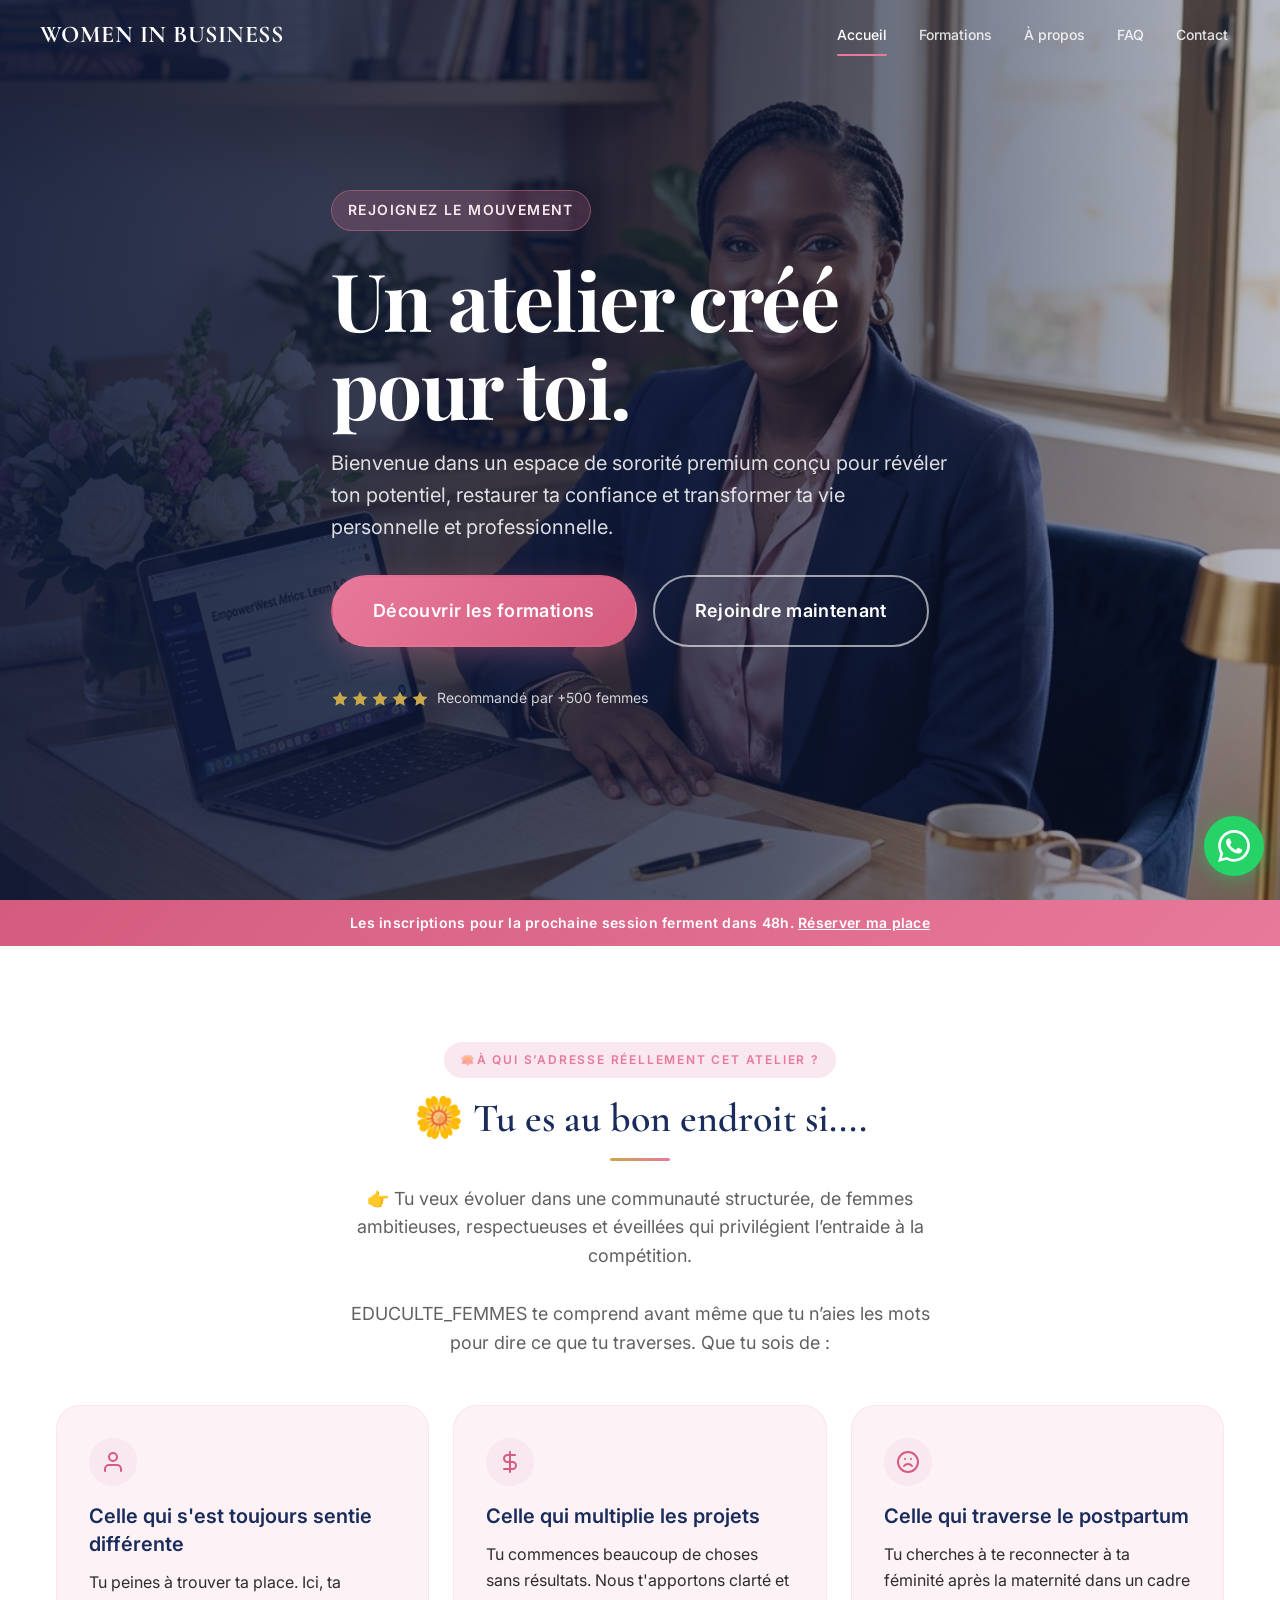
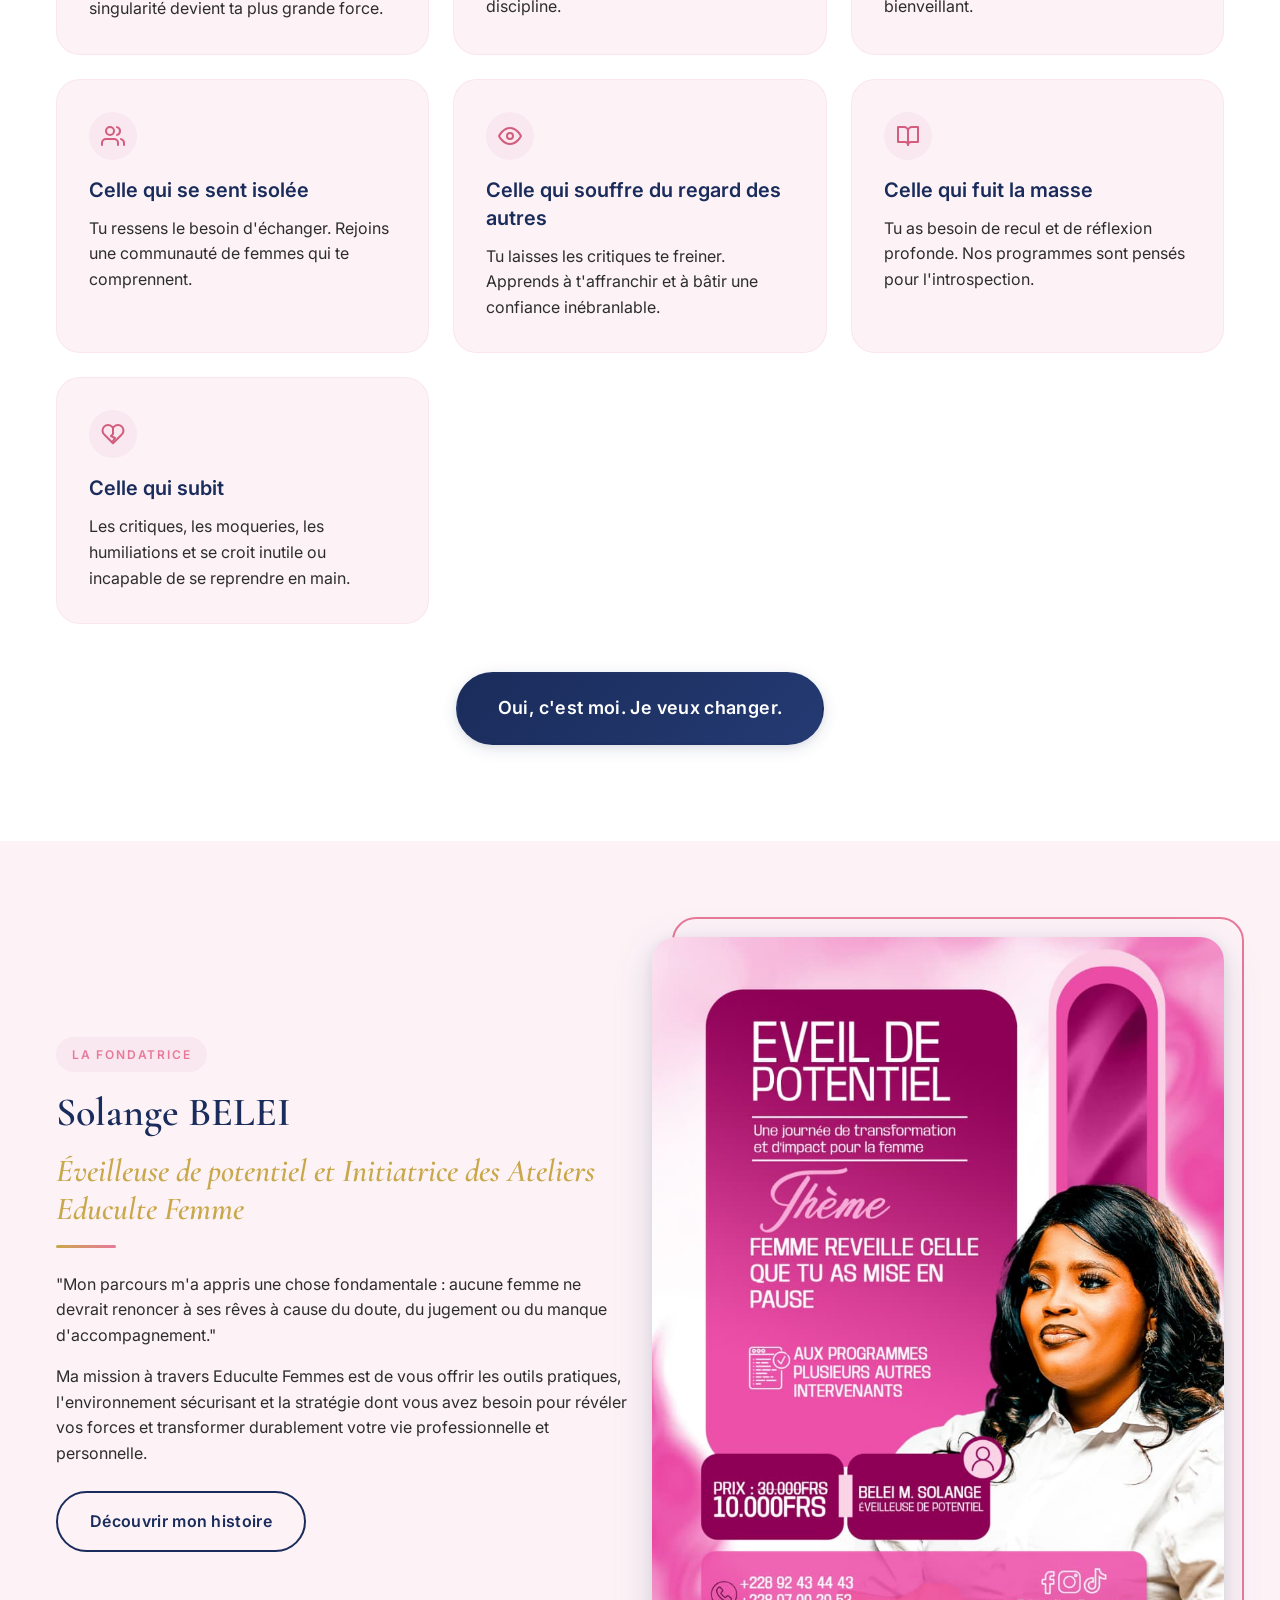
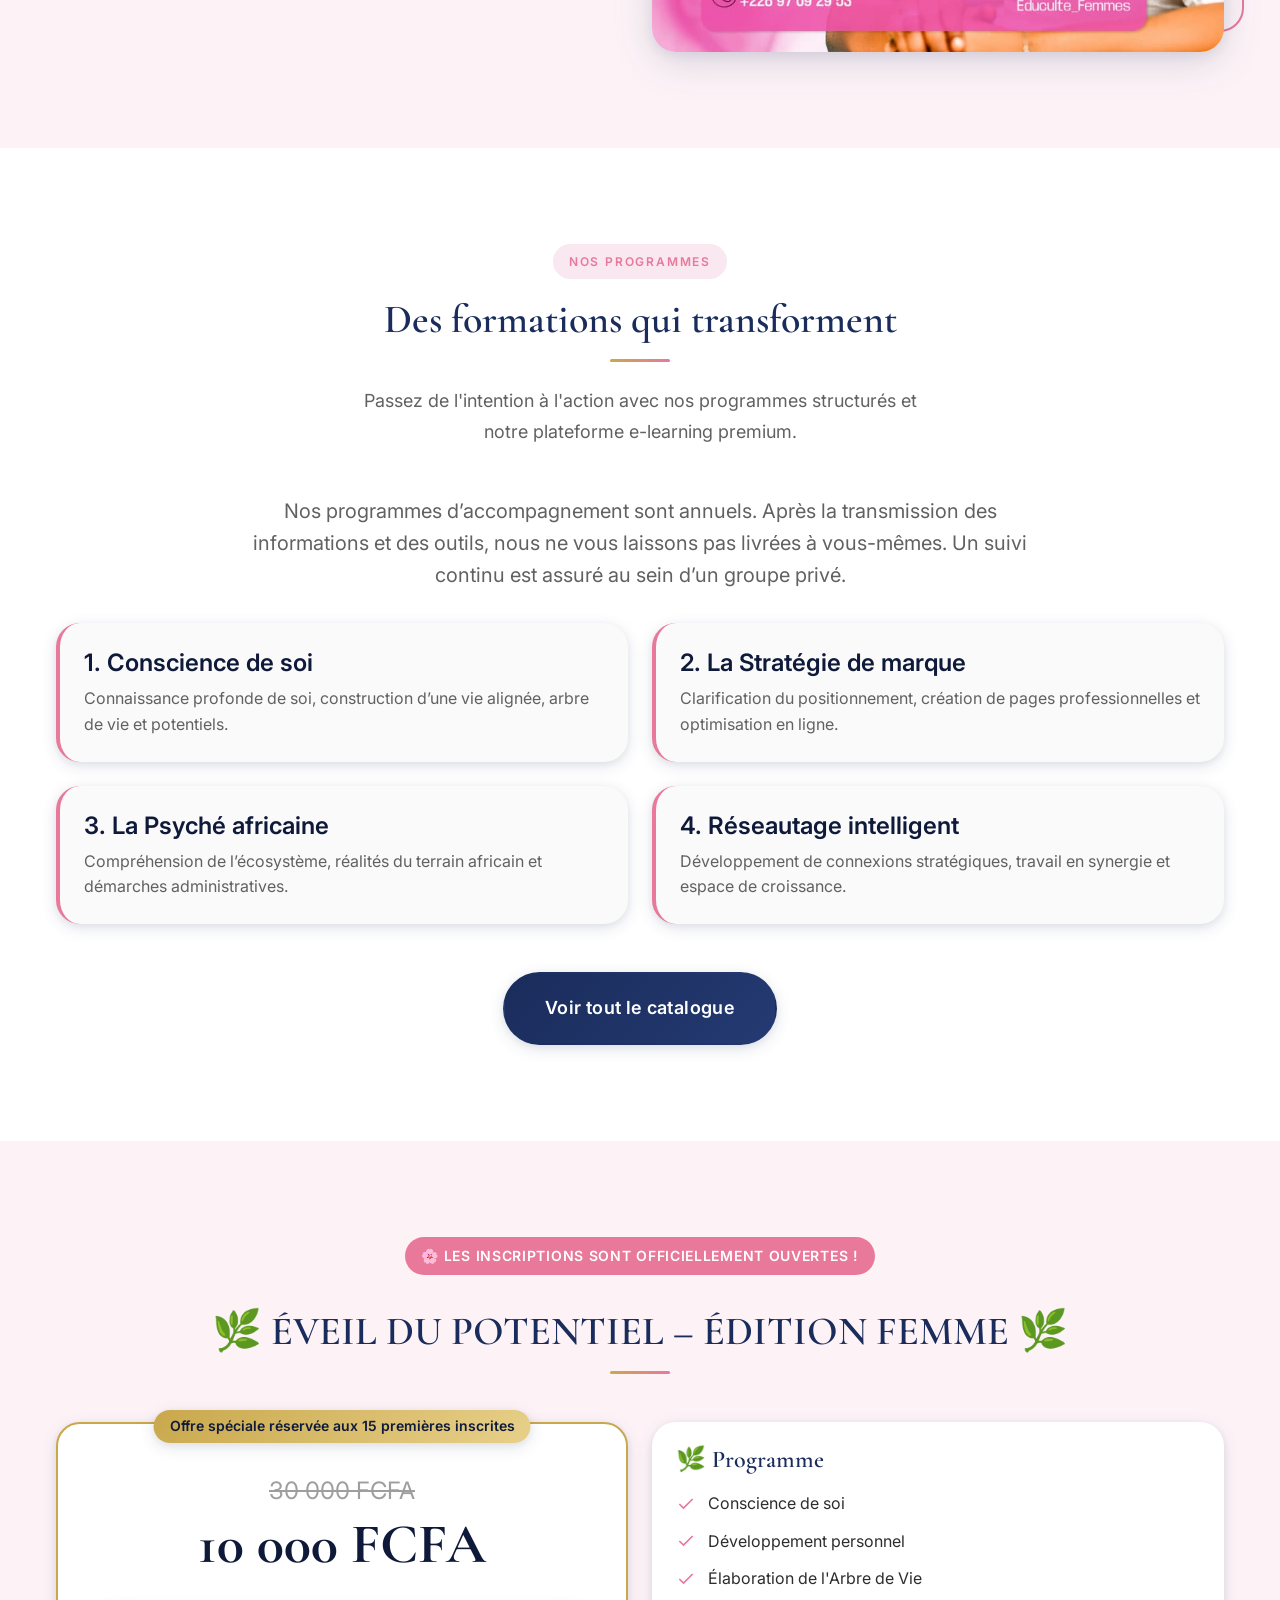
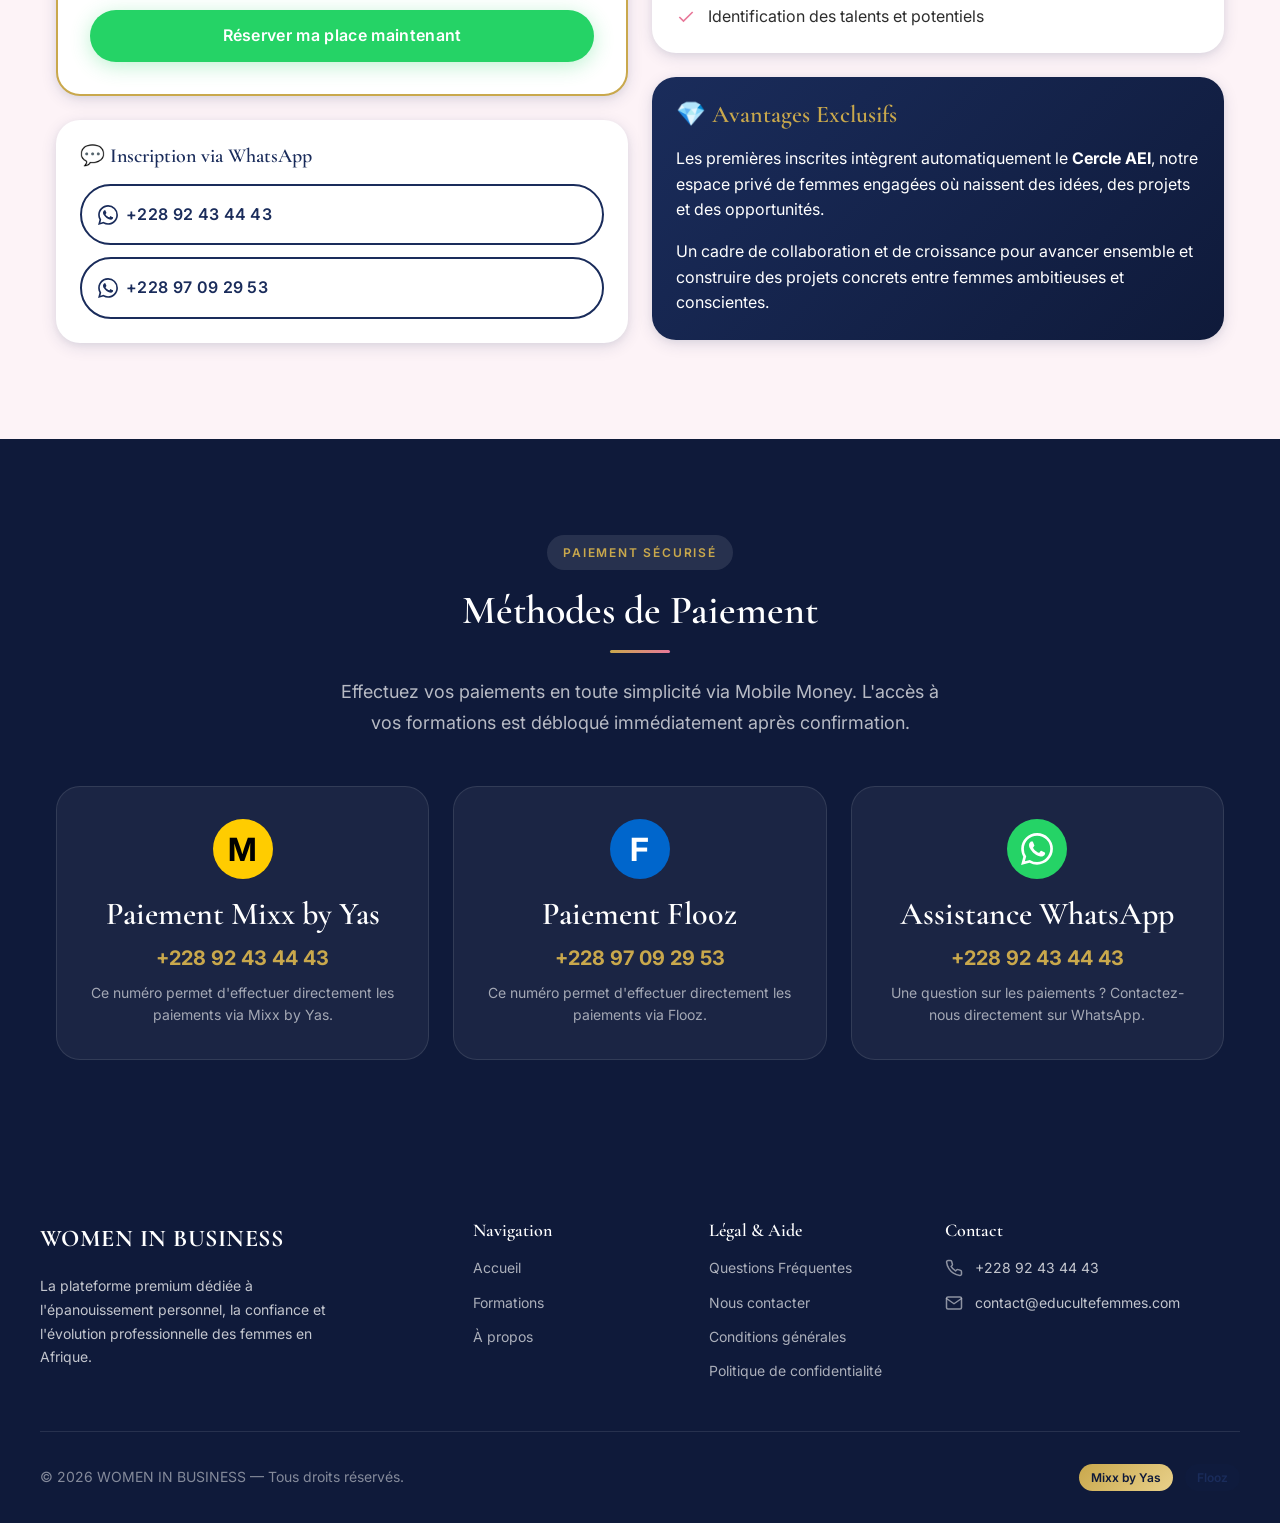
==== index.html @ 6f35b290 "Initial commit - Women in Business website" ====
<!DOCTYPE html>
<html lang="fr">
<head>
    <meta charset="UTF-8">
    <meta name="viewport" content="width=device-width, initial-scale=1.0">
    <title>WOMEN IN BUSINESS — Révélez votre potentiel</title>
    <meta name="description" content="Plateforme premium de coaching et e-learning pour l'épanouissement personnel et professionnel des femmes francophones en Afrique.">
    
    <!-- CSS -->
    <link rel="stylesheet" href="css/style.css">
    <link rel="stylesheet" href="css/components.css">
</head>
<body>
    <a href="#main-content" class="skip-nav">Aller au contenu principal</a>

    <!-- Header / Navigation -->
    <header class="site-header">
        <div class="header-inner">
            <a href="index.html" class="logo">
                <span class="logo-main">WOMEN IN BUSINESS</span>
            </a>

            <!-- Desktop Nav -->
            <nav class="nav-desktop">
                <a href="index.html" class="active">Accueil</a>
                <a href="formations.html">Formations</a>
                <a href="a-propos.html">À propos</a>
                <a href="faq.html">FAQ</a>
                <a href="contact.html">Contact</a>
            </nav>

            <!-- Mobile Burger -->
            <button class="burger-btn" aria-expanded="false" aria-label="Ouvrir le menu">
                <span class="burger-line"></span>
                <span class="burger-line"></span>
                <span class="burger-line"></span>
            </button>
        </div>
    </header>

    <!-- Mobile Nav Overlay -->
    <div class="nav-overlay"></div>
    <nav class="nav-mobile" aria-label="Menu principal">
        <button class="nav-mobile-close" aria-label="Fermer le menu">&times;</button>
        <div class="logo" style="margin-bottom: var(--space-8);">
            <span class="logo-main">WOMEN IN BUSINESS</span>
        </div>
        <a href="index.html" class="active">Accueil</a>
        <a href="formations.html">Formations</a>
        <a href="a-propos.html">À propos</a>
        <a href="faq.html">FAQ</a>
        <a href="contact.html">Contact</a>
        
        <div class="nav-mobile-cta">
            <a href="https://wa.me/22892434443?text=Bonjour,%20je%20souhaite%20obtenir%20des%20informations%20sur%20les%20formations." class="btn btn-primary btn-full">Nous contacter</a>
        </div>
    </nav>

    <main id="main-content">
        <!-- Hero Section -->
        <section class="hero bg-navy-deep">
            <div class="hero-bg">
                <img src="assets/images/hero-woman.png" alt="Femme africaine élégante et confiante" fetchpriority="high">
            </div>
            <div class="hero-overlay"></div>
            <div class="container hero-content">
                <span class="hero-tag animate-fade-in-up">Rejoignez le mouvement</span>
                <h1 class="display-title hero-title animate-fade-in-up" style="animation-delay: 0.1s;">Un atelier créé pour toi.</h1>
                <p class="hero-subtitle animate-fade-in-up" style="animation-delay: 0.2s;">Bienvenue dans un espace de sororité premium conçu pour révéler ton potentiel, restaurer ta confiance et transformer ta vie personnelle et professionnelle.</p>
                <div class="hero-buttons animate-fade-in-up" style="animation-delay: 0.3s;">
                    <a href="formations.html" class="btn btn-primary btn-lg">Découvrir les formations</a>
                    <a href="https://wa.me/22892434443" class="btn btn-secondary btn-lg">Rejoindre maintenant</a>
                </div>
                
                <div class="trust-badge animate-fade-in-up" style="animation-delay: 0.5s; margin-top: var(--space-10);">
                    <div class="stars">
                        <svg viewBox="0 0 24 24"><path d="M12 2l3.09 6.26L22 9.27l-5 4.87 1.18 6.88L12 17.77l-6.18 3.25L7 14.14 2 9.27l6.91-1.01L12 2z"/></svg>
                        <svg viewBox="0 0 24 24"><path d="M12 2l3.09 6.26L22 9.27l-5 4.87 1.18 6.88L12 17.77l-6.18 3.25L7 14.14 2 9.27l6.91-1.01L12 2z"/></svg>
                        <svg viewBox="0 0 24 24"><path d="M12 2l3.09 6.26L22 9.27l-5 4.87 1.18 6.88L12 17.77l-6.18 3.25L7 14.14 2 9.27l6.91-1.01L12 2z"/></svg>
                        <svg viewBox="0 0 24 24"><path d="M12 2l3.09 6.26L22 9.27l-5 4.87 1.18 6.88L12 17.77l-6.18 3.25L7 14.14 2 9.27l6.91-1.01L12 2z"/></svg>
                        <svg viewBox="0 0 24 24"><path d="M12 2l3.09 6.26L22 9.27l-5 4.87 1.18 6.88L12 17.77l-6.18 3.25L7 14.14 2 9.27l6.91-1.01L12 2z"/></svg>
                    </div>
                    <span>Recommandé par +500 femmes</span>
                </div>
            </div>
        </section>

        <!-- Urgency Bar -->
        <div class="urgency-bar">
            Les inscriptions pour la prochaine session ferment dans 48h. <a href="https://wa.me/22892434443">Réserver ma place</a>
        </div>

        <!-- Pour Qui Section -->
        <section class="bg-white">
            <div class="container">
                <div class="section-header reveal">
                    <span class="section-tag">🪷À qui s’adresse réellement cet atelier ?</span>
                    <h2 class="section-title">🌼 Tu es au bon endroit si....</h2>
                    <div class="divider-gold"></div>
                    <p class="section-subtitle mx-auto text-center" style="margin: 0 auto; line-height: 1.6;">
                        👉 Tu veux évoluer dans une communauté structurée, de femmes ambitieuses, respectueuses et éveillées qui privilégient l’entraide à la compétition.<br><br>
                        EDUCULTE_FEMMES te comprend avant même que tu n’aies les mots pour dire ce que tu traverses. Que tu sois de :
                    </p>
                </div>

                <div class="grid-3">
                    <div class="profile-card reveal reveal-delay-1">
                        <div class="profile-icon">
                            <svg viewBox="0 0 24 24" fill="none" stroke="currentColor" stroke-width="2" stroke-linecap="round" stroke-linejoin="round"><path d="M20 21v-2a4 4 0 0 0-4-4H8a4 4 0 0 0-4 4v2"></path><circle cx="12" cy="7" r="4"></circle></svg>
                        </div>
                        <h3 class="profile-title">Celle qui s'est toujours sentie différente</h3>
                        <p>Tu peines à trouver ta place. Ici, ta singularité devient ta plus grande force.</p>
                    </div>

                    <div class="profile-card reveal reveal-delay-2">
                        <div class="profile-icon">
                            <svg viewBox="0 0 24 24" fill="none" stroke="currentColor" stroke-width="2" stroke-linecap="round" stroke-linejoin="round"><path d="M12 2v20M17 5H9.5a3.5 3.5 0 0 0 0 7h5a3.5 3.5 0 0 1 0 7H6"></path></svg>
                        </div>
                        <h3 class="profile-title">Celle qui multiplie les projets</h3>
                        <p>Tu commences beaucoup de choses sans résultats. Nous t'apportons clarté et discipline.</p>
                    </div>

                    <div class="profile-card reveal reveal-delay-3">
                        <div class="profile-icon">
                            <svg viewBox="0 0 24 24" fill="none" stroke="currentColor" stroke-width="2" stroke-linecap="round" stroke-linejoin="round"><circle cx="12" cy="12" r="10"></circle><path d="M16 16s-1.5-2-4-2-4 2-4 2"></path><line x1="9" y1="9" x2="9.01" y2="9"></line><line x1="15" y1="9" x2="15.01" y2="9"></line></svg>
                        </div>
                        <h3 class="profile-title">Celle qui traverse le postpartum</h3>
                        <p>Tu cherches à te reconnecter à ta féminité après la maternité dans un cadre bienveillant.</p>
                    </div>

                    <div class="profile-card reveal reveal-delay-1">
                        <div class="profile-icon">
                            <svg viewBox="0 0 24 24" fill="none" stroke="currentColor" stroke-width="2" stroke-linecap="round" stroke-linejoin="round"><path d="M17 21v-2a4 4 0 0 0-4-4H5a4 4 0 0 0-4 4v2"></path><circle cx="9" cy="7" r="4"></circle><path d="M23 21v-2a4 4 0 0 0-3-3.87"></path><path d="M16 3.13a4 4 0 0 1 0 7.75"></path></svg>
                        </div>
                        <h3 class="profile-title">Celle qui se sent isolée</h3>
                        <p>Tu ressens le besoin d'échanger. Rejoins une communauté de femmes qui te comprennent.</p>
                    </div>

                    <div class="profile-card reveal reveal-delay-2">
                        <div class="profile-icon">
                            <svg viewBox="0 0 24 24" fill="none" stroke="currentColor" stroke-width="2" stroke-linecap="round" stroke-linejoin="round"><path d="M1 12s4-8 11-8 11 8 11 8-4 8-11 8-11-8-11-8z"></path><circle cx="12" cy="12" r="3"></circle></svg>
                        </div>
                        <h3 class="profile-title">Celle qui souffre du regard des autres</h3>
                        <p>Tu laisses les critiques te freiner. Apprends à t'affranchir et à bâtir une confiance inébranlable.</p>
                    </div>

                    <div class="profile-card reveal reveal-delay-3">
                        <div class="profile-icon">
                            <svg viewBox="0 0 24 24" fill="none" stroke="currentColor" stroke-width="2" stroke-linecap="round" stroke-linejoin="round"><path d="M2 3h6a4 4 0 0 1 4 4v14a3 3 0 0 0-3-3H2z"></path><path d="M22 3h-6a4 4 0 0 0-4 4v14a3 3 0 0 1 3-3h7z"></path></svg>
                        </div>
                        <h3 class="profile-title">Celle qui fuit la masse</h3>
                        <p>Tu as besoin de recul et de réflexion profonde. Nos programmes sont pensés pour l'introspection.</p>
                    </div>

                    <div class="profile-card reveal reveal-delay-1">
                        <div class="profile-icon">
                            <svg viewBox="0 0 24 24" fill="none" stroke="currentColor" stroke-width="2" stroke-linecap="round" stroke-linejoin="round"><path d="M20.84 4.61a5.5 5.5 0 0 0-7.78 0L12 5.67l-1.06-1.06a5.5 5.5 0 0 0-7.78 7.78l1.06 1.06L12 21.23l7.78-7.78 1.06-1.06a5.5 5.5 0 0 0 0-7.78z"></path><path d="M12 5.67V12l-2 2 4 2-2 3"></path></svg>
                        </div>
                        <h3 class="profile-title">Celle qui subit</h3>
                        <p>Les critiques, les moqueries, les humiliations et se croit inutile ou incapable de se reprendre en main.</p>
                    </div>
                </div>

                <div class="text-center" style="margin-top: var(--space-12);">
                    <a href="https://wa.me/22892434443" class="btn btn-navy btn-lg reveal">Oui, c'est moi. Je veux changer.</a>
                </div>
            </div>
        </section>

        <!-- Founder Section -->
        <section class="bg-pink-pale" style="overflow: hidden;">
            <div class="container">
                <div class="grid-2 items-center">
                    <div class="reveal">
                        <span class="section-tag">La Fondatrice</span>
                        <h2 class="section-title">Solange BELEI</h2>
                        <h3 class="italic-serif gold-text" style="margin-bottom: var(--space-4);">Éveilleuse de potentiel et Initiatrice des Ateliers Educulte Femme</h3>
                        <div class="divider-gold" style="margin: 0 0 var(--space-6) 0;"></div>
                        
                        <p style="margin-bottom: var(--space-4);">"Mon parcours m'a appris une chose fondamentale : aucune femme ne devrait renoncer à ses rêves à cause du doute, du jugement ou du manque d'accompagnement."</p>
                        <p style="margin-bottom: var(--space-6);">Ma mission à travers Educulte Femmes est de vous offrir les outils pratiques, l'environnement sécurisant et la stratégie dont vous avez besoin pour révéler vos forces et transformer durablement votre vie professionnelle et personnelle.</p>
                        
                        <a href="a-propos.html" class="btn btn-outline-navy">Découvrir mon histoire</a>
                    </div>
                    
                    <div class="reveal reveal-delay-2" style="position: relative;">
                        <div style="position: absolute; top: -20px; right: -20px; width: 100%; height: 100%; border: 2px solid var(--pink); border-radius: var(--radius-xl); z-index: 0;"></div>
                        <img src="assets/images/bonnnn.jpeg" alt="Solange BELEI, fondatrice WOMEN IN BUSINESS" style="border-radius: var(--radius-xl); position: relative; z-index: 1; box-shadow: var(--shadow-lg);">
                    </div>
                </div>
            </div>
        </section>

        <!-- Formations Preview -->
        <section class="bg-white">
            <div class="container">
                <div class="section-header reveal">
                    <span class="section-tag">Nos Programmes</span>
                    <h2 class="section-title">Des formations qui transforment</h2>
                    <div class="divider-gold"></div>
                    <p class="section-subtitle mx-auto text-center" style="margin: 0 auto;">Passez de l'intention à l'action avec nos programmes structurés et notre plateforme e-learning premium.</p>
                </div>

                <p class="section-subtitle mx-auto text-center reveal" style="font-size: var(--text-lg); line-height: 1.6; max-width: 800px; margin: 0 auto var(--space-8);">
                    Nos programmes d’accompagnement sont annuels. Après la transmission des informations et des outils, nous ne vous laissons pas livrées à vous-mêmes. Un suivi continu est assuré au sein d’un groupe privé.
                </p>

                <!-- Les 4 modules -->
                <div class="grid-2">
                    <div class="card reveal reveal-delay-1" style="padding: var(--space-6); background: var(--off-white); border-left: 4px solid var(--pink);">
                        <h3 class="course-title" style="color: var(--navy-deep); margin-bottom: var(--space-2);">1. Conscience de soi</h3>
                        <p style="color: var(--gray-600); margin-bottom: 0;">Connaissance profonde de soi, construction d’une vie alignée, arbre de vie et potentiels.</p>
                    </div>
                    <div class="card reveal reveal-delay-2" style="padding: var(--space-6); background: var(--off-white); border-left: 4px solid var(--pink);">
                        <h3 class="course-title" style="color: var(--navy-deep); margin-bottom: var(--space-2);">2. La Stratégie de marque</h3>
                        <p style="color: var(--gray-600); margin-bottom: 0;">Clarification du positionnement, création de pages professionnelles et optimisation en ligne.</p>
                    </div>
                    <div class="card reveal reveal-delay-3" style="padding: var(--space-6); background: var(--off-white); border-left: 4px solid var(--pink);">
                        <h3 class="course-title" style="color: var(--navy-deep); margin-bottom: var(--space-2);">3. La Psyché africaine</h3>
                        <p style="color: var(--gray-600); margin-bottom: 0;">Compréhension de l’écosystème, réalités du terrain africain et démarches administratives.</p>
                    </div>
                    <div class="card reveal reveal-delay-4" style="padding: var(--space-6); background: var(--off-white); border-left: 4px solid var(--pink);">
                        <h3 class="course-title" style="color: var(--navy-deep); margin-bottom: var(--space-2);">4. Réseautage intelligent</h3>
                        <p style="color: var(--gray-600); margin-bottom: 0;">Développement de connexions stratégiques, travail en synergie et espace de croissance.</p>
                    </div>
                </div>

                <div class="text-center" style="margin-top: var(--space-12);">
                    <a href="formations.html" class="btn btn-navy btn-lg reveal">Voir tout le catalogue</a>
                </div>
            </div>
        </section>

        <!-- Special Registration Section -->
        <section class="bg-pink-pale" style="overflow: hidden;">
            <div class="container">
                <div class="section-header reveal">
                    <span class="section-tag" style="background: var(--pink); color: var(--white); font-size: var(--text-sm); letter-spacing: 0.05em;">🌸 LES INSCRIPTIONS SONT OFFICIELLEMENT OUVERTES !</span>
                    <h2 class="section-title" style="margin-top: var(--space-4);">🌿 ÉVEIL DU POTENTIEL – ÉDITION FEMME 🌿</h2>
                    <div class="divider-gold"></div>
                </div>

                <div class="grid-2">
                    <!-- Left Column: Pricing & Payment -->
                    <div class="reveal reveal-delay-1" style="display: flex; flex-direction: column; gap: var(--space-6);">
                        <div class="card" style="padding: clamp(var(--space-4), 5vw, var(--space-8)); border: 2px solid var(--gold); position: relative; text-align: center; background: var(--white); overflow: visible;">
                            <div class="badge badge-gold" style="position: absolute; top: -14px; left: 50%; transform: translateX(-50%); font-size: var(--text-sm); padding: var(--space-2) var(--space-4); width: 90%; max-width: max-content; box-shadow: var(--shadow-md); justify-content: center; text-align: center; line-height: 1.2;">
                                Offre spéciale réservée aux 15 premières inscrites
                            </div>
                            
                            <p style="text-decoration: line-through; color: var(--gray-400); font-size: var(--text-xl); margin-top: var(--space-4);">30 000 FCFA</p>
                            <h3 style="font-size: var(--text-4xl); color: var(--navy-deep); font-weight: 700; margin-bottom: var(--space-4);">10 000 FCFA</h3>
                            
                            <a href="https://wa.me/22892434443?text=Bonjour,%20je%20souhaite%20profiter%20de%20l'offre%20spéciale%20Eveil%20du%20Potentiel%20à%2010000%20FCFA" class="btn btn-whatsapp btn-full" style="margin-top: var(--space-4); white-space: normal; line-height: 1.3; padding: var(--space-3) var(--space-4);">
                                Réserver ma place maintenant
                            </a>
                        </div>
                        
                        <div class="card" style="padding: clamp(var(--space-4), 5vw, var(--space-6)); background: var(--white);">
                            <h3 style="font-size: var(--text-lg); margin-bottom: var(--space-4); color: var(--navy);">💬 Inscription via WhatsApp</h3>
                            <div style="display: flex; flex-direction: column; gap: var(--space-3);">
                                <a href="https://wa.me/22892434443?text=Bonjour,%20je%20souhaite%20m'inscrire%20à%20la%20formation%20Éveil%20du%20Potentiel" class="btn btn-outline-navy btn-full" style="justify-content: flex-start; white-space: normal; padding-left: var(--space-4); padding-right: var(--space-4);" target="_blank" rel="noopener">
                                    <svg viewBox="0 0 24 24" fill="currentColor" style="width: 20px; height: 20px; flex-shrink: 0;"><path d="M17.472 14.382c-.297-.149-1.758-.867-2.03-.967-.273-.099-.471-.148-.67.15-.197.297-.767.966-.94 1.164-.173.199-.347.223-.644.075-.297-.15-1.255-.463-2.39-1.475-.883-.788-1.48-1.761-1.653-2.059-.173-.297-.018-.458.13-.606.134-.133.298-.347.446-.52.149-.174.198-.298.298-.497.099-.198.05-.371-.025-.52-.075-.149-.669-1.612-.916-2.207-.242-.579-.487-.5-.669-.51a12.8 12.8 0 0 0-.57-.01c-.198 0-.52.074-.792.372-.272.297-1.04 1.016-1.04 2.479 0 1.462 1.065 2.875 1.213 3.074.149.198 2.096 3.2 5.077 4.487.709.306 1.262.489 1.694.625.712.227 1.36.195 1.871.118.571-.085 1.758-.719 2.006-1.413.248-.694.248-1.289.173-1.413-.074-.124-.272-.198-.57-.347m-5.421 7.403h-.004a9.87 9.87 0 0 1-5.031-1.378l-.361-.214-3.741.982.998-3.648-.235-.374a9.86 9.86 0 0 1-1.51-5.26c.001-5.45 4.436-9.884 9.888-9.884 2.64 0 5.122 1.03 6.988 2.898a9.825 9.825 0 0 1 2.893 6.994c-.003 5.45-4.437 9.884-9.885 9.884m8.413-18.297A11.815 11.815 0 0 0 12.05 0C5.495 0 .16 5.335.157 11.892c0 2.096.547 4.142 1.588 5.945L.057 24l6.305-1.654a11.882 11.882 0 0 0 5.683 1.448h.005c6.554 0 11.89-5.335 11.893-11.893a11.821 11.821 0 0 0-3.48-8.413Z"/></svg>
                                    +228 92 43 44 43
                                </a>
                                <a href="https://wa.me/22897092953?text=Bonjour,%20je%20souhaite%20m'inscrire%20à%20la%20formation%20Éveil%20du%20Potentiel" class="btn btn-outline-navy btn-full" style="justify-content: flex-start; white-space: normal; padding-left: var(--space-4); padding-right: var(--space-4);" target="_blank" rel="noopener">
                                    <svg viewBox="0 0 24 24" fill="currentColor" style="width: 20px; height: 20px; flex-shrink: 0;"><path d="M17.472 14.382c-.297-.149-1.758-.867-2.03-.967-.273-.099-.471-.148-.67.15-.197.297-.767.966-.94 1.164-.173.199-.347.223-.644.075-.297-.15-1.255-.463-2.39-1.475-.883-.788-1.48-1.761-1.653-2.059-.173-.297-.018-.458.13-.606.134-.133.298-.347.446-.52.149-.174.198-.298.298-.497.099-.198.05-.371-.025-.52-.075-.149-.669-1.612-.916-2.207-.242-.579-.487-.5-.669-.51a12.8 12.8 0 0 0-.57-.01c-.198 0-.52.074-.792.372-.272.297-1.04 1.016-1.04 2.479 0 1.462 1.065 2.875 1.213 3.074.149.198 2.096 3.2 5.077 4.487.709.306 1.262.489 1.694.625.712.227 1.36.195 1.871.118.571-.085 1.758-.719 2.006-1.413.248-.694.248-1.289.173-1.413-.074-.124-.272-.198-.57-.347m-5.421 7.403h-.004a9.87 9.87 0 0 1-5.031-1.378l-.361-.214-3.741.982.998-3.648-.235-.374a9.86 9.86 0 0 1-1.51-5.26c.001-5.45 4.436-9.884 9.888-9.884 2.64 0 5.122 1.03 6.988 2.898a9.825 9.825 0 0 1 2.893 6.994c-.003 5.45-4.437 9.884-9.885 9.884m8.413-18.297A11.815 11.815 0 0 0 12.05 0C5.495 0 .16 5.335.157 11.892c0 2.096.547 4.142 1.588 5.945L.057 24l6.305-1.654a11.882 11.882 0 0 0 5.683 1.448h.005c6.554 0 11.89-5.335 11.893-11.893a11.821 11.821 0 0 0-3.48-8.413Z"/></svg>
                                    +228 97 09 29 53
                                </a>
                            </div>
                        </div>
                    </div>

                    <!-- Right Column: Program & Benefits -->
                    <div class="reveal reveal-delay-2" style="display: flex; flex-direction: column; gap: var(--space-6);">
                        <div class="card" style="padding: var(--space-6); background: var(--white);">
                            <h3 style="font-size: var(--text-xl); margin-bottom: var(--space-4); color: var(--navy); display: flex; align-items: center; gap: 8px;">
                                🌿 Programme
                            </h3>
                            <ul style="display: flex; flex-direction: column; gap: var(--space-3);">
                                <li style="display: flex; align-items: center; gap: var(--space-3);">
                                    <svg viewBox="0 0 24 24" fill="none" stroke="var(--pink)" stroke-width="2" style="width: 20px; height: 20px; flex-shrink: 0;"><polyline points="20 6 9 17 4 12"></polyline></svg>
                                    <span>Conscience de soi</span>
                                </li>
                                <li style="display: flex; align-items: center; gap: var(--space-3);">
                                    <svg viewBox="0 0 24 24" fill="none" stroke="var(--pink)" stroke-width="2" style="width: 20px; height: 20px; flex-shrink: 0;"><polyline points="20 6 9 17 4 12"></polyline></svg>
                                    <span>Développement personnel</span>
                                </li>
                                <li style="display: flex; align-items: center; gap: var(--space-3);">
                                    <svg viewBox="0 0 24 24" fill="none" stroke="var(--pink)" stroke-width="2" style="width: 20px; height: 20px; flex-shrink: 0;"><polyline points="20 6 9 17 4 12"></polyline></svg>
                                    <span>Élaboration de l'Arbre de Vie</span>
                                </li>
                                <li style="display: flex; align-items: center; gap: var(--space-3);">
                                    <svg viewBox="0 0 24 24" fill="none" stroke="var(--pink)" stroke-width="2" style="width: 20px; height: 20px; flex-shrink: 0;"><polyline points="20 6 9 17 4 12"></polyline></svg>
                                    <span>Identification des talents et potentiels</span>
                                </li>
                            </ul>
                        </div>

                        <div class="card" style="padding: var(--space-6); background: linear-gradient(135deg, var(--navy), var(--navy-deep)); color: var(--white);">
                            <h3 style="font-size: var(--text-xl); margin-bottom: var(--space-4); color: var(--gold); display: flex; align-items: center; gap: 8px;">
                                💎 Avantages Exclusifs
                            </h3>
                            <p style="margin-bottom: var(--space-4); line-height: 1.6;">
                                Les premières inscrites intègrent automatiquement le <strong>Cercle AEI</strong>, notre espace privé de femmes engagées où naissent des idées, des projets et des opportunités.
                            </p>
                            <p style="line-height: 1.6;">
                                Un cadre de collaboration et de croissance pour avancer ensemble et construire des projets concrets entre femmes ambitieuses et conscientes.
                            </p>
                        </div>
                    </div>
                </div>
            </div>
        </section>

        <!-- Payment Section -->
        <section class="bg-navy-deep text-center">
            <div class="container">
                <div class="section-header reveal">
                    <span class="section-tag" style="background: rgba(255,255,255,0.1); color: var(--gold);">Paiement Sécurisé</span>
                    <h2 class="section-title" style="color: var(--white);">Méthodes de Paiement</h2>
                    <div class="divider-gold"></div>
                    <p class="section-subtitle mx-auto text-center" style="margin: 0 auto; color: rgba(255,255,255,0.7);">Effectuez vos paiements en toute simplicité via Mobile Money. L'accès à vos formations est débloqué immédiatement après confirmation.</p>
                </div>

                <div class="grid-3">
                    <div class="payment-card reveal reveal-delay-1">
                        <div class="payment-icon" style="background: #ffcc00; color: #000;">
                            <strong>M</strong>
                        </div>
                        <h3 style="color: var(--white); margin-bottom: var(--space-2);">Paiement Mixx by Yas</h3>
                        <p style="font-size: var(--text-lg); font-weight: 700; color: var(--gold); margin-bottom: var(--space-2);">+228 92 43 44 43</p>
                        <p style="color: rgba(255,255,255,0.6); font-size: var(--text-sm);">Ce numéro permet d'effectuer directement les paiements via Mixx by Yas.</p>
                    </div>

                    <div class="payment-card reveal reveal-delay-2">
                        <div class="payment-icon" style="background: #0066cc; color: var(--white);">
                            <strong>F</strong>
                        </div>
                        <h3 style="color: var(--white); margin-bottom: var(--space-2);">Paiement Flooz</h3>
                        <p style="font-size: var(--text-lg); font-weight: 700; color: var(--gold); margin-bottom: var(--space-2);">+228 97 09 29 53</p>
                        <p style="color: rgba(255,255,255,0.6); font-size: var(--text-sm);">Ce numéro permet d'effectuer directement les paiements via Flooz.</p>
                    </div>

                    <div class="payment-card reveal reveal-delay-3">
                        <div class="payment-icon" style="background: var(--whatsapp); color: var(--white);">
                            <svg viewBox="0 0 24 24" fill="currentColor" style="width: 32px; height: 32px;"><path d="M17.472 14.382c-.297-.149-1.758-.867-2.03-.967-.273-.099-.471-.148-.67.15-.197.297-.767.966-.94 1.164-.173.199-.347.223-.644.075-.297-.15-1.255-.463-2.39-1.475-.883-.788-1.48-1.761-1.653-2.059-.173-.297-.018-.458.13-.606.134-.133.298-.347.446-.52.149-.174.198-.298.298-.497.099-.198.05-.371-.025-.52-.075-.149-.669-1.612-.916-2.207-.242-.579-.487-.5-.669-.51a12.8 12.8 0 0 0-.57-.01c-.198 0-.52.074-.792.372-.272.297-1.04 1.016-1.04 2.479 0 1.462 1.065 2.875 1.213 3.074.149.198 2.096 3.2 5.077 4.487.709.306 1.262.489 1.694.625.712.227 1.36.195 1.871.118.571-.085 1.758-.719 2.006-1.413.248-.694.248-1.289.173-1.413-.074-.124-.272-.198-.57-.347m-5.421 7.403h-.004a9.87 9.87 0 0 1-5.031-1.378l-.361-.214-3.741.982.998-3.648-.235-.374a9.86 9.86 0 0 1-1.51-5.26c.001-5.45 4.436-9.884 9.888-9.884 2.64 0 5.122 1.03 6.988 2.898a9.825 9.825 0 0 1 2.893 6.994c-.003 5.45-4.437 9.884-9.885 9.884m8.413-18.297A11.815 11.815 0 0 0 12.05 0C5.495 0 .16 5.335.157 11.892c0 2.096.547 4.142 1.588 5.945L.057 24l6.305-1.654a11.882 11.882 0 0 0 5.683 1.448h.005c6.554 0 11.89-5.335 11.893-11.893a11.821 11.821 0 0 0-3.48-8.413Z"/></svg>
                        </div>
                        <h3 style="color: var(--white); margin-bottom: var(--space-2);">Assistance WhatsApp</h3>
                        <p style="font-size: var(--text-lg); font-weight: 700; color: var(--gold); margin-bottom: var(--space-2);">+228 92 43 44 43</p>
                        <p style="color: rgba(255,255,255,0.6); font-size: var(--text-sm);">Une question sur les paiements ? Contactez-nous directement sur WhatsApp.</p>
                    </div>
                </div>
            </div>
        </section>

    </main>

    <!-- Footer -->
    <footer class="site-footer">
        <div class="footer-grid">
            <div class="footer-brand">
                <span class="logo-main" style="display: block;">WOMEN IN BUSINESS</span>
                <p>La plateforme premium dédiée à l'épanouissement personnel, la confiance et l'évolution professionnelle des femmes en Afrique.</p>
            </div>
            
            <div>
                <h4 class="footer-title">Navigation</h4>
                <div class="footer-links">
                    <a href="index.html">Accueil</a>
                    <a href="formations.html">Formations</a>
                    <a href="a-propos.html">À propos</a>
                </div>
            </div>

            <div>
                <h4 class="footer-title">Légal & Aide</h4>
                <div class="footer-links">
                    <a href="faq.html">Questions Fréquentes</a>
                    <a href="contact.html">Nous contacter</a>
                    <a href="#">Conditions générales</a>
                    <a href="#">Politique de confidentialité</a>
                </div>
            </div>

            <div>
                <h4 class="footer-title">Contact</h4>
                <div class="footer-contact-item">
                    <svg viewBox="0 0 24 24" fill="none" stroke="currentColor" stroke-width="2" stroke-linecap="round" stroke-linejoin="round"><path d="M22 16.92v3a2 2 0 0 1-2.18 2 19.79 19.79 0 0 1-8.63-3.07 19.5 19.5 0 0 1-6-6 19.79 19.79 0 0 1-3.07-8.67A2 2 0 0 1 4.11 2h3a2 2 0 0 1 2 1.72 12.84 12.84 0 0 0 .7 2.81 2 2 0 0 1-.45 2.11L8.09 9.91a16 16 0 0 0 6 6l1.27-1.27a2 2 0 0 1 2.11-.45 12.84 12.84 0 0 0 2.81.7A2 2 0 0 1 22 16.92z"></path></svg>
                    <span>+228 92 43 44 43</span>
                </div>
                <div class="footer-contact-item">
                    <svg viewBox="0 0 24 24" fill="none" stroke="currentColor" stroke-width="2" stroke-linecap="round" stroke-linejoin="round"><path d="M4 4h16c1.1 0 2 .9 2 2v12c0 1.1-.9 2-2 2H4c-1.1 0-2-.9-2-2V6c0-1.1.9-2 2-2z"></path><polyline points="22,6 12,13 2,6"></polyline></svg>
                    <span>contact@educultefemmes.com</span>
                </div>
            </div>
        </div>

        <div class="footer-bottom">
            <p>&copy; 2026 WOMEN IN BUSINESS — Tous droits réservés.</p>
            <div class="footer-payment-icons">
                <!-- Simple text representation as placeholders for logos -->
                <span class="badge badge-gold" style="margin-right: 8px;">Mixx by Yas</span>
                <span class="badge badge-navy">Flooz</span>
            </div>
        </div>
    </footer>

    <!-- Floating WhatsApp Button -->
    <a href="https://wa.me/22892434443" class="whatsapp-float" aria-label="Discuter sur WhatsApp" target="_blank" rel="noopener">
        <span class="tooltip">Besoin d'aide ?</span>
        <svg viewBox="0 0 24 24"><path d="M17.472 14.382c-.297-.149-1.758-.867-2.03-.967-.273-.099-.471-.148-.67.15-.197.297-.767.966-.94 1.164-.173.199-.347.223-.644.075-.297-.15-1.255-.463-2.39-1.475-.883-.788-1.48-1.761-1.653-2.059-.173-.297-.018-.458.13-.606.134-.133.298-.347.446-.52.149-.174.198-.298.298-.497.099-.198.05-.371-.025-.52-.075-.149-.669-1.612-.916-2.207-.242-.579-.487-.5-.669-.51a12.8 12.8 0 0 0-.57-.01c-.198 0-.52.074-.792.372-.272.297-1.04 1.016-1.04 2.479 0 1.462 1.065 2.875 1.213 3.074.149.198 2.096 3.2 5.077 4.487.709.306 1.262.489 1.694.625.712.227 1.36.195 1.871.118.571-.085 1.758-.719 2.006-1.413.248-.694.248-1.289.173-1.413-.074-.124-.272-.198-.57-.347m-5.421 7.403h-.004a9.87 9.87 0 0 1-5.031-1.378l-.361-.214-3.741.982.998-3.648-.235-.374a9.86 9.86 0 0 1-1.51-5.26c.001-5.45 4.436-9.884 9.888-9.884 2.64 0 5.122 1.03 6.988 2.898a9.825 9.825 0 0 1 2.893 6.994c-.003 5.45-4.437 9.884-9.885 9.884m8.413-18.297A11.815 11.815 0 0 0 12.05 0C5.495 0 .16 5.335.157 11.892c0 2.096.547 4.142 1.588 5.945L.057 24l6.305-1.654a11.882 11.882 0 0 0 5.683 1.448h.005c6.554 0 11.89-5.335 11.893-11.893a11.821 11.821 0 0 0-3.48-8.413Z"/></svg>
    </a>

    <!-- Scripts -->
    <script src="js/main.js"></script>
    <script src="js/courses.js"></script>
</body>
</html>
---- css/style.css ----
/* ============================================================
   EDUCULTE FEMMES — Design System Global
   Mobile First | Premium | Feminine | Professional
   ============================================================ */

/* ── Google Fonts ─────────────────────────────────────────── */
@import url('https://fonts.googleapis.com/css2?family=Cormorant+Garamond:ital,wght@0,300;0,400;0,600;1,300;1,400&family=Inter:wght@300;400;500;600;700&family=Playfair+Display:ital,wght@0,400;0,700;1,400&display=swap');

/* ── Design Tokens ────────────────────────────────────────── */
:root {
  /* Colors */
  --navy:          #1a2c5b;
  --navy-deep:     #0f1a3a;
  --navy-mid:      #243a72;
  --navy-light:    #2d4a8c;
  --pink:          #e8799a;
  --pink-deep:     #d45c7e;
  --pink-light:    #f9e8ef;
  --pink-pale:     #fdf3f7;
  --gold:          #c9a84c;
  --gold-light:    #e8d08a;
  --white:         #ffffff;
  --off-white:     #fafafa;
  --gray-100:      #f5f5f5;
  --gray-200:      #eeeeee;
  --gray-400:      #9e9e9e;
  --gray-600:      #616161;
  --gray-800:      #2d2d2d;
  --success:       #2e7d32;
  --whatsapp:      #25d366;

  /* Typography */
  --font-serif:    'Cormorant Garamond', 'Playfair Display', Georgia, serif;
  --font-display:  'Playfair Display', Georgia, serif;
  --font-body:     'Inter', -apple-system, BlinkMacSystemFont, sans-serif;

  /* Font Sizes — fluid */
  --text-xs:    clamp(0.7rem,  1.5vw, 0.75rem);
  --text-sm:    clamp(0.8rem,  2vw,   0.875rem);
  --text-base:  clamp(0.9rem,  2.5vw, 1rem);
  --text-md:    clamp(1rem,    2.5vw, 1.125rem);
  --text-lg:    clamp(1.1rem,  3vw,   1.25rem);
  --text-xl:    clamp(1.25rem, 3.5vw, 1.5rem);
  --text-2xl:   clamp(1.5rem,  4vw,   2rem);
  --text-3xl:   clamp(1.875rem,5vw,   2.5rem);
  --text-4xl:   clamp(2.25rem, 6vw,   3.5rem);
  --text-hero:  clamp(2.5rem,  8vw,   5rem);

  /* Spacing */
  --space-1:    0.25rem;
  --space-2:    0.5rem;
  --space-3:    0.75rem;
  --space-4:    1rem;
  --space-5:    1.25rem;
  --space-6:    1.5rem;
  --space-8:    2rem;
  --space-10:   2.5rem;
  --space-12:   3rem;
  --space-16:   4rem;
  --space-20:   5rem;
  --space-24:   6rem;

  /* Border radius */
  --radius-sm:  4px;
  --radius-md:  8px;
  --radius-lg:  16px;
  --radius-xl:  24px;
  --radius-2xl: 32px;
  --radius-full: 9999px;

  /* Shadows */
  --shadow-sm:  0 1px 3px rgba(26,44,91,0.08), 0 1px 2px rgba(26,44,91,0.04);
  --shadow-md:  0 4px 16px rgba(26,44,91,0.12), 0 2px 6px rgba(26,44,91,0.06);
  --shadow-lg:  0 10px 40px rgba(26,44,91,0.15), 0 4px 12px rgba(26,44,91,0.08);
  --shadow-xl:  0 20px 60px rgba(26,44,91,0.20), 0 8px 20px rgba(26,44,91,0.10);
  --shadow-pink: 0 8px 30px rgba(232,121,154,0.30);
  --shadow-gold: 0 4px 20px rgba(201,168,76,0.25);

  /* Transitions */
  --transition-fast:   0.15s ease;
  --transition-base:   0.3s ease;
  --transition-slow:   0.5s ease;
  --transition-spring: 0.4s cubic-bezier(0.34, 1.56, 0.64, 1);

  /* Z-index */
  --z-base:     1;
  --z-dropdown: 100;
  --z-sticky:   200;
  --z-modal:    300;
  --z-toast:    400;
}

/* ── CSS Reset ────────────────────────────────────────────── */
*, *::before, *::after {
  box-sizing: border-box;
  margin: 0;
  padding: 0;
}

html {
  scroll-behavior: smooth;
  -webkit-text-size-adjust: 100%;
  font-size: 16px;
  overflow-x: hidden;
}

body {
  font-family: var(--font-body);
  font-size: var(--text-base);
  line-height: 1.6;
  color: var(--gray-800);
  background-color: var(--white);
  overflow-x: hidden;
  -webkit-font-smoothing: antialiased;
  -moz-osx-font-smoothing: grayscale;
}

img {
  max-width: 100%;
  height: auto;
  display: block;
}

a {
  color: inherit;
  text-decoration: none;
}

button {
  cursor: pointer;
  font-family: inherit;
  border: none;
  background: none;
}

ul, ol {
  list-style: none;
}

/* ── Skip Navigation ──────────────────────────────────────── */
.skip-nav {
  position: absolute;
  top: -100%;
  left: 0;
  padding: var(--space-3) var(--space-6);
  background: var(--navy);
  color: var(--white);
  font-weight: 600;
  z-index: 9999;
  border-radius: 0 0 var(--radius-md) 0;
  transition: top var(--transition-fast);
}
.skip-nav:focus {
  top: 0;
}

/* ── Typography ───────────────────────────────────────────── */
h1, h2, h3, h4, h5, h6 {
  font-family: var(--font-serif);
  line-height: 1.2;
  color: var(--navy);
  font-weight: 600;
}

h1 { font-size: var(--text-4xl); }
h2 { font-size: var(--text-3xl); }
h3 { font-size: var(--text-2xl); }
h4 { font-size: var(--text-xl); }
h5 { font-size: var(--text-lg); }
h6 { font-size: var(--text-md); }

.display-title {
  font-family: var(--font-display);
  font-size: var(--text-hero);
  font-weight: 700;
  line-height: 1.1;
  letter-spacing: -0.02em;
}

.section-title {
  font-family: var(--font-serif);
  font-size: var(--text-3xl);
  font-weight: 600;
  color: var(--navy);
  margin-bottom: var(--space-4);
}

.section-subtitle {
  font-size: var(--text-md);
  color: var(--gray-600);
  line-height: 1.7;
  max-width: 600px;
}

.gold-text {
  color: var(--gold);
}

.pink-text {
  color: var(--pink);
}

.italic-serif {
  font-family: var(--font-serif);
  font-style: italic;
}

/* ── Section Layout ───────────────────────────────────────── */
section {
  padding: var(--space-16) var(--space-4);
}

.container {
  width: 100%;
  max-width: 1200px;
  margin: 0 auto;
  padding: 0 var(--space-4);
}

.section-header {
  text-align: center;
  margin-bottom: var(--space-12);
}

.section-tag {
  display: inline-block;
  font-family: var(--font-body);
  font-size: var(--text-xs);
  font-weight: 600;
  letter-spacing: 0.15em;
  text-transform: uppercase;
  color: var(--pink);
  background: var(--pink-light);
  padding: var(--space-2) var(--space-4);
  border-radius: var(--radius-full);
  margin-bottom: var(--space-4);
}

.divider-gold {
  width: 60px;
  height: 3px;
  background: linear-gradient(90deg, var(--gold), var(--pink));
  border-radius: var(--radius-full);
  margin: var(--space-4) auto var(--space-6);
}

/* ── Buttons ──────────────────────────────────────────────── */
.btn {
  display: inline-flex;
  align-items: center;
  justify-content: center;
  gap: var(--space-2);
  padding: var(--space-4) var(--space-8);
  font-family: var(--font-body);
  font-size: var(--text-base);
  font-weight: 600;
  border-radius: var(--radius-full);
  cursor: pointer;
  transition: all var(--transition-spring);
  border: 2px solid transparent;
  min-height: 52px;
  white-space: nowrap;
  position: relative;
  overflow: hidden;
  letter-spacing: 0.02em;
  max-width: 100%;
  -webkit-tap-highlight-color: transparent;
}

.btn::after {
  content: '';
  position: absolute;
  inset: 0;
  background: rgba(255,255,255,0.1);
  opacity: 0;
  transition: opacity var(--transition-fast);
}

.btn:hover::after { opacity: 1; }

.btn-primary {
  background: linear-gradient(135deg, var(--pink), var(--pink-deep));
  color: var(--white);
  box-shadow: var(--shadow-pink);
}
.btn-primary:hover {
  transform: translateY(-2px);
  box-shadow: 0 12px 40px rgba(232,121,154,0.45);
}
.btn-primary:active { transform: translateY(0); }

.btn-secondary {
  background: transparent;
  color: var(--white);
  border-color: rgba(255,255,255,0.6);
}
.btn-secondary:hover {
  background: rgba(255,255,255,0.15);
  border-color: var(--white);
  transform: translateY(-2px);
}

.btn-navy {
  background: linear-gradient(135deg, var(--navy), var(--navy-mid));
  color: var(--white);
  box-shadow: var(--shadow-md);
}
.btn-navy:hover {
  transform: translateY(-2px);
  box-shadow: var(--shadow-lg);
}

.btn-outline-navy {
  background: transparent;
  color: var(--navy);
  border-color: var(--navy);
}
.btn-outline-navy:hover {
  background: var(--navy);
  color: var(--white);
  transform: translateY(-2px);
}

.btn-gold {
  background: linear-gradient(135deg, var(--gold), var(--gold-light));
  color: var(--navy-deep);
  font-weight: 700;
  box-shadow: var(--shadow-gold);
}
.btn-gold:hover {
  transform: translateY(-2px);
  box-shadow: 0 12px 40px rgba(201,168,76,0.40);
}

.btn-whatsapp {
  background: var(--whatsapp);
  color: var(--white);
  box-shadow: 0 4px 20px rgba(37,211,102,0.30);
}
.btn-whatsapp:hover {
  transform: translateY(-2px);
  box-shadow: 0 8px 30px rgba(37,211,102,0.45);
}

.btn-lg {
  padding: var(--space-5) var(--space-10);
  font-size: var(--text-md);
  min-height: 60px;
}

.btn-sm {
  padding: var(--space-3) var(--space-6);
  font-size: var(--text-sm);
  min-height: 44px;
}

.btn-full {
  width: 100%;
}

/* ── Cards ────────────────────────────────────────────────── */
.card {
  background: var(--white);
  border-radius: var(--radius-xl);
  box-shadow: var(--shadow-md);
  overflow: hidden;
  transition: all var(--transition-base);
}

.card:hover {
  transform: translateY(-6px);
  box-shadow: var(--shadow-xl);
}

/* ── Badges ───────────────────────────────────────────────── */
.badge {
  display: inline-flex;
  align-items: center;
  gap: var(--space-1);
  padding: var(--space-1) var(--space-3);
  border-radius: var(--radius-full);
  font-size: var(--text-xs);
  font-weight: 600;
}
.badge-pink {
  background: var(--pink-light);
  color: var(--pink-deep);
}
.badge-navy {
  background: rgba(26,44,91,0.1);
  color: var(--navy);
}
.badge-gold {
  background: linear-gradient(135deg, var(--gold), var(--gold-light));
  color: var(--navy-deep);
}

/* ── Utility ──────────────────────────────────────────────── */
.text-center { text-align: center; }
.text-left   { text-align: left;   }
.text-right  { text-align: right;  }

.flex         { display: flex; }
.flex-col     { flex-direction: column; }
.items-center { align-items: center; }
.justify-center { justify-content: center; }
.gap-4        { gap: var(--space-4); }

.grid-2 {
  display: grid;
  grid-template-columns: 1fr;
  gap: var(--space-6);
}

.grid-3 {
  display: grid;
  grid-template-columns: 1fr;
  gap: var(--space-6);
}

@media (min-width: 640px) {
  .grid-2 { grid-template-columns: repeat(2, 1fr); }
  .grid-3 { grid-template-columns: repeat(2, 1fr); }
}

@media (min-width: 1024px) {
  .grid-3 { grid-template-columns: repeat(3, 1fr); }
}

.sr-only {
  position: absolute;
  width: 1px;
  height: 1px;
  padding: 0;
  margin: -1px;
  overflow: hidden;
  clip: rect(0,0,0,0);
  white-space: nowrap;
  border: 0;
}

/* ── Section Backgrounds ──────────────────────────────────── */
.bg-white   { background: var(--white); }
.bg-pink-pale { background: var(--pink-pale); }
.bg-navy    { background: var(--navy); color: var(--white); }
.bg-navy-deep { background: var(--navy-deep); color: var(--white); }
.bg-gradient-hero {
  background: linear-gradient(135deg, var(--navy-deep) 0%, var(--navy) 50%, var(--navy-mid) 100%);
}

/* ── WhatsApp Float Button ────────────────────────────────── */
.whatsapp-float {
  position: fixed;
  bottom: var(--space-6);
  right: var(--space-4);
  width: 60px;
  height: 60px;
  background: var(--whatsapp);
  border-radius: var(--radius-full);
  display: flex;
  align-items: center;
  justify-content: center;
  box-shadow: 0 4px 20px rgba(37,211,102,0.4);
  z-index: var(--z-toast);
  transition: all var(--transition-spring);
  -webkit-tap-highlight-color: transparent;
}

.whatsapp-float:hover {
  transform: scale(1.1);
  box-shadow: 0 8px 30px rgba(37,211,102,0.5);
}

.whatsapp-float svg {
  width: 32px;
  height: 32px;
  fill: var(--white);
}

.whatsapp-float .tooltip {
  position: absolute;
  right: 70px;
  background: var(--navy-deep);
  color: var(--white);
  padding: var(--space-2) var(--space-4);
  border-radius: var(--radius-md);
  font-size: var(--text-sm);
  white-space: nowrap;
  opacity: 0;
  pointer-events: none;
  transition: opacity var(--transition-base);
}

.whatsapp-float:hover .tooltip {
  opacity: 1;
}

/* ── Header / Navigation ──────────────────────────────────── */
.site-header {
  position: fixed;
  top: 0;
  left: 0;
  right: 0;
  z-index: var(--z-sticky);
  padding: var(--space-4);
  transition: all var(--transition-base);
}

.site-header.scrolled {
  background: rgba(15, 26, 58, 0.97);
  backdrop-filter: blur(20px);
  -webkit-backdrop-filter: blur(20px);
  box-shadow: 0 2px 30px rgba(0,0,0,0.2);
  padding: var(--space-3) var(--space-4);
}

.header-inner {
  max-width: 1200px;
  margin: 0 auto;
  display: flex;
  align-items: center;
  justify-content: space-between;
}

.logo {
  display: flex;
  flex-direction: column;
  line-height: 1;
}

.logo-main {
  font-family: var(--font-serif);
  font-size: var(--text-xl);
  font-weight: 700;
  color: var(--white);
  letter-spacing: 0.02em;
}

.logo-sub {
  font-family: var(--font-body);
  font-size: var(--text-xs);
  color: var(--pink-light);
  letter-spacing: 0.15em;
  text-transform: uppercase;
  margin-top: 2px;
}

.logo-accent {
  color: var(--pink);
}

/* Desktop nav */
.nav-desktop {
  display: none;
}

.nav-desktop a {
  font-family: var(--font-body);
  font-size: var(--text-sm);
  font-weight: 500;
  color: rgba(255,255,255,0.85);
  padding: var(--space-2) var(--space-3);
  border-radius: var(--radius-md);
  transition: all var(--transition-fast);
  position: relative;
}

.nav-desktop a::after {
  content: '';
  position: absolute;
  bottom: -2px;
  left: var(--space-3);
  right: var(--space-3);
  height: 2px;
  background: var(--pink);
  border-radius: var(--radius-full);
  transform: scaleX(0);
  transition: transform var(--transition-base);
}

.nav-desktop a:hover {
  color: var(--white);
}

.nav-desktop a:hover::after,
.nav-desktop a.active::after {
  transform: scaleX(1);
}

.nav-desktop a.active {
  color: var(--white);
}

/* Burger button */
.burger-btn {
  display: flex;
  flex-direction: column;
  gap: 5px;
  padding: var(--space-2);
  background: rgba(255,255,255,0.1);
  border-radius: var(--radius-md);
  transition: background var(--transition-fast);
  min-width: 44px;
  min-height: 44px;
  align-items: center;
  justify-content: center;
}

.burger-btn:hover {
  background: rgba(255,255,255,0.2);
}

.burger-line {
  display: block;
  width: 22px;
  height: 2px;
  background: var(--white);
  border-radius: var(--radius-full);
  transition: all var(--transition-base);
}

.burger-btn[aria-expanded="true"] .burger-line:nth-child(1) {
  transform: translateY(7px) rotate(45deg);
}
.burger-btn[aria-expanded="true"] .burger-line:nth-child(2) {
  opacity: 0;
}
.burger-btn[aria-expanded="true"] .burger-line:nth-child(3) {
  transform: translateY(-7px) rotate(-45deg);
}

/* Mobile nav drawer */
.nav-mobile {
  position: fixed;
  top: 0;
  right: 0;
  bottom: 0;
  width: min(320px, 85vw);
  background: var(--navy-deep);
  z-index: var(--z-modal);
  transform: translateX(100%);
  transition: transform var(--transition-slow);
  padding: var(--space-20) var(--space-8) var(--space-8);
  display: flex;
  flex-direction: column;
  gap: var(--space-2);
  overflow-y: auto;
}

.nav-mobile.open {
  transform: translateX(0);
}

.nav-mobile a {
  display: block;
  font-size: var(--text-lg);
  font-family: var(--font-serif);
  color: rgba(255,255,255,0.85);
  padding: var(--space-4) 0;
  border-bottom: 1px solid rgba(255,255,255,0.08);
  transition: color var(--transition-fast);
}

.nav-mobile a:hover,
.nav-mobile a.active {
  color: var(--pink);
}

.nav-overlay {
  position: fixed;
  inset: 0;
  background: rgba(0,0,0,0.5);
  z-index: calc(var(--z-modal) - 1);
  opacity: 0;
  pointer-events: none;
  transition: opacity var(--transition-base);
  backdrop-filter: blur(4px);
}

.nav-overlay.open {
  opacity: 1;
  pointer-events: all;
}

.nav-mobile-close {
  position: absolute;
  top: var(--space-6);
  right: var(--space-6);
  width: 44px;
  height: 44px;
  display: flex;
  align-items: center;
  justify-content: center;
  background: rgba(255,255,255,0.1);
  border-radius: var(--radius-full);
  color: var(--white);
  font-size: var(--text-xl);
  transition: background var(--transition-fast);
}
.nav-mobile-close:hover {
  background: rgba(255,255,255,0.2);
}

.nav-mobile-cta {
  margin-top: auto;
  padding-top: var(--space-8);
}

/* ── Footer ───────────────────────────────────────────────── */
.site-footer {
  background: var(--navy-deep);
  color: rgba(255,255,255,0.75);
  padding: var(--space-16) var(--space-4) var(--space-8);
}

.footer-grid {
  display: grid;
  grid-template-columns: 1fr;
  gap: var(--space-10);
  max-width: 1200px;
  margin: 0 auto;
}

.footer-brand p {
  margin-top: var(--space-4);
  font-size: var(--text-sm);
  line-height: 1.7;
  max-width: 300px;
}

.footer-title {
  font-family: var(--font-serif);
  font-size: var(--text-md);
  color: var(--white);
  margin-bottom: var(--space-4);
}

.footer-links {
  display: flex;
  flex-direction: column;
  gap: var(--space-3);
}

.footer-links a {
  font-size: var(--text-sm);
  color: rgba(255,255,255,0.65);
  transition: color var(--transition-fast);
}

.footer-links a:hover {
  color: var(--pink);
}

.footer-contact-item {
  display: flex;
  align-items: center;
  gap: var(--space-3);
  font-size: var(--text-sm);
  margin-bottom: var(--space-3);
}

.footer-contact-item svg {
  width: 18px;
  height: 18px;
  flex-shrink: 0;
  opacity: 0.7;
}

.footer-bottom {
  border-top: 1px solid rgba(255,255,255,0.1);
  margin-top: var(--space-12);
  padding-top: var(--space-8);
  display: flex;
  flex-direction: column;
  gap: var(--space-4);
  align-items: center;
  text-align: center;
  max-width: 1200px;
  margin-left: auto;
  margin-right: auto;
}

.footer-bottom p {
  font-size: var(--text-sm);
  opacity: 0.65;
}

/* ── Payment Cards ────────────────────────────────────────── */
.payment-card {
  background: rgba(255,255,255,0.05);
  border: 1px solid rgba(255,255,255,0.1);
  border-radius: var(--radius-xl);
  padding: var(--space-8);
  text-align: center;
  transition: all var(--transition-base);
}

.payment-card:hover {
  background: rgba(255,255,255,0.08);
  border-color: rgba(232,121,154,0.3);
  transform: translateY(-4px);
}

.payment-icon {
  width: 60px;
  height: 60px;
  border-radius: var(--radius-full);
  display: flex;
  align-items: center;
  justify-content: center;
  margin: 0 auto var(--space-4);
  font-size: var(--text-2xl);
}

/* ── Form Styles ──────────────────────────────────────────── */
.form-group {
  margin-bottom: var(--space-5);
}

.form-label {
  display: block;
  font-size: var(--text-sm);
  font-weight: 600;
  color: var(--navy);
  margin-bottom: var(--space-2);
}

.form-input,
.form-textarea,
.form-select {
  width: 100%;
  padding: var(--space-4) var(--space-5);
  font-family: var(--font-body);
  font-size: var(--text-base);
  color: var(--gray-800);
  background: var(--white);
  border: 2px solid var(--gray-200);
  border-radius: var(--radius-lg);
  outline: none;
  transition: border-color var(--transition-fast), box-shadow var(--transition-fast);
  min-height: 52px;
}

.form-input:focus,
.form-textarea:focus,
.form-select:focus {
  border-color: var(--pink);
  box-shadow: 0 0 0 4px rgba(232,121,154,0.12);
}

.form-textarea {
  min-height: 140px;
  resize: vertical;
}

/* ── Responsive ───────────────────────────────────────────── */
@media (min-width: 768px) {
  .nav-desktop {
    display: flex;
    align-items: center;
    gap: var(--space-2);
  }

  .burger-btn {
    display: none;
  }

  .footer-grid {
    grid-template-columns: repeat(2, 1fr);
  }

  .footer-bottom {
    flex-direction: row;
    justify-content: space-between;
    text-align: left;
    margin-top: var(--space-12);
  }

  section {
    padding: var(--space-20) var(--space-6);
  }
}

@media (min-width: 1024px) {
  .footer-grid {
    grid-template-columns: 2fr 1fr 1fr 1.5fr;
  }

  section {
    padding: var(--space-24) var(--space-8);
  }
}

/* ── Trust Badges ─────────────────────────────────────────── */
.trust-badge {
  display: flex;
  align-items: center;
  gap: var(--space-2);
  font-size: var(--text-sm);
  color: rgba(255,255,255,0.8);
}

.trust-badge svg {
  width: 20px;
  height: 20px;
  color: var(--gold);
}

/* ── Star Rating ──────────────────────────────────────────── */
.stars {
  display: flex;
  gap: 2px;
  color: var(--gold);
}

.stars svg {
  width: 18px;
  height: 18px;
  fill: currentColor;
}

/* ── Scarcity / Urgency ───────────────────────────────────── */
.urgency-bar {
  background: linear-gradient(135deg, var(--pink-deep), var(--pink));
  color: var(--white);
  text-align: center;
  padding: var(--space-3) var(--space-4);
  font-size: var(--text-sm);
  font-weight: 600;
  letter-spacing: 0.02em;
}

.urgency-bar a {
  color: var(--white);
  text-decoration: underline;
}

/* ── Progress Bar ─────────────────────────────────────────── */
.progress-bar {
  height: 8px;
  background: var(--gray-200);
  border-radius: var(--radius-full);
  overflow: hidden;
}

.progress-fill {
  height: 100%;
  background: linear-gradient(90deg, var(--pink), var(--pink-deep));
  border-radius: var(--radius-full);
  transition: width 0.8s ease;
}

/* ── Animations ───────────────────────────────────────────── */
@keyframes fadeInUp {
  from {
    opacity: 0;
    transform: translateY(30px);
  }
  to {
    opacity: 1;
    transform: translateY(0);
  }
}

@keyframes fadeIn {
  from { opacity: 0; }
  to   { opacity: 1; }
}

@keyframes slideInRight {
  from {
    opacity: 0;
    transform: translateX(30px);
  }
  to {
    opacity: 1;
    transform: translateX(0);
  }
}

@keyframes pulse-ring {
  0%   { transform: scale(1); opacity: 0.6; }
  100% { transform: scale(1.5); opacity: 0; }
}

@keyframes float {
  0%, 100% { transform: translateY(0); }
  50%       { transform: translateY(-10px); }
}

.animate-fade-in-up {
  animation: fadeInUp 0.7s ease forwards;
}

.animate-float {
  animation: float 4s ease-in-out infinite;
}

/* Intersection Observer reveal */
.reveal {
  opacity: 0;
  transform: translateY(30px);
  transition: opacity 0.7s ease, transform 0.7s ease;
}

.reveal.visible {
  opacity: 1;
  transform: translateY(0);
}

.reveal-delay-1 { transition-delay: 0.1s; }
.reveal-delay-2 { transition-delay: 0.2s; }
.reveal-delay-3 { transition-delay: 0.3s; }
.reveal-delay-4 { transition-delay: 0.4s; }

@media (prefers-reduced-motion: reduce) {
  *, *::before, *::after {
    animation-duration: 0.01ms !important;
    transition-duration: 0.01ms !important;
  }
}

/* Responsive buttons on mobile */
@media (max-width: 767px) {
  .btn {
    white-space: normal;
    text-align: center;
    padding: var(--space-3) var(--space-6);
  }
  .btn-lg {
    padding: var(--space-4) var(--space-6);
    font-size: var(--text-base);
    min-height: 52px;
  }
}
---- css/components.css ----
/* ============================================================
   EDUCULTE FEMMES — Components CSS
   Cards, Navigation specifics, FAQ, Dashboard, etc.
   ============================================================ */

/* ── Hero Section ─────────────────────────────────────────── */
.hero {
    position: relative;
    min-height: 100vh;
    display: flex;
    align-items: center;
    overflow: hidden;
    padding-top: var(--space-24);
}

.hero-bg {
    position: absolute;
    inset: 0;
    z-index: 0;
}

.hero-bg img {
    width: 100%;
    height: 100%;
    object-fit: cover;
    object-position: center 30%;
}

.hero-overlay {
    position: absolute;
    inset: 0;
    background: linear-gradient(to right, rgba(15,26,58,0.9) 0%, rgba(15,26,58,0.7) 60%, rgba(15,26,58,0.3) 100%);
    z-index: 1;
}

@media (max-width: 767px) {
    .hero-overlay {
        background: linear-gradient(to top, rgba(15,26,58,0.95) 0%, rgba(15,26,58,0.8) 50%, rgba(15,26,58,0.4) 100%);
    }
}

.hero-content {
    position: relative;
    z-index: 2;
    max-width: 650px;
    color: var(--white);
}

.hero-tag {
    display: inline-block;
    padding: var(--space-2) var(--space-4);
    background: rgba(232,121,154,0.2);
    border: 1px solid rgba(232,121,154,0.4);
    border-radius: var(--radius-full);
    color: var(--pink-light);
    font-size: var(--text-sm);
    font-weight: 600;
    letter-spacing: 0.1em;
    text-transform: uppercase;
    margin-bottom: var(--space-6);
}

.hero-title {
    color: var(--white);
    margin-bottom: var(--space-4);
}

.hero-subtitle {
    font-size: var(--text-lg);
    line-height: 1.6;
    color: rgba(255,255,255,0.85);
    margin-bottom: var(--space-8);
}

.hero-buttons {
    display: flex;
    flex-wrap: wrap;
    gap: var(--space-4);
}

/* ── Profile Cards (Who we help) ──────────────────────────── */
.profile-card {
    background: var(--pink-pale);
    padding: var(--space-8);
    border-radius: var(--radius-xl);
    border: 1px solid rgba(232,121,154,0.1);
    transition: all var(--transition-base);
}

.profile-card:hover {
    background: var(--white);
    box-shadow: var(--shadow-lg);
    transform: translateY(-5px);
    border-color: rgba(232,121,154,0.3);
}

.profile-icon {
    width: 48px;
    height: 48px;
    background: var(--pink-light);
    color: var(--pink-deep);
    border-radius: var(--radius-full);
    display: flex;
    align-items: center;
    justify-content: center;
    margin-bottom: var(--space-4);
}

.profile-icon svg {
    width: 24px;
    height: 24px;
}

.profile-title {
    font-family: var(--font-body);
    font-size: var(--text-lg);
    font-weight: 600;
    color: var(--navy);
    margin-bottom: var(--space-3);
    line-height: 1.4;
}

/* ── Course Cards ─────────────────────────────────────────── */
.course-card {
    display: flex;
    flex-direction: column;
    height: 100%;
}

.course-image-wrap {
    position: relative;
    padding-top: 60%; /* Aspect ratio */
    overflow: hidden;
}

.course-image {
    position: absolute;
    top: 0;
    left: 0;
    width: 100%;
    height: 100%;
    object-fit: cover;
    transition: transform 0.5s ease;
}

.course-card:hover .course-image {
    transform: scale(1.05);
}

.course-badge {
    position: absolute;
    top: var(--space-4);
    right: var(--space-4);
    z-index: 2;
}

.course-category {
    position: absolute;
    bottom: 0;
    left: 0;
    background: var(--navy);
    color: var(--white);
    padding: var(--space-1) var(--space-4);
    font-size: var(--text-xs);
    font-weight: 600;
    border-radius: 0 var(--radius-md) 0 0;
    z-index: 2;
}

.course-content {
    padding: var(--space-6);
    display: flex;
    flex-direction: column;
    flex-grow: 1;
}

.course-meta {
    display: flex;
    gap: var(--space-4);
    font-size: var(--text-sm);
    color: var(--gray-600);
    margin-bottom: var(--space-3);
}

.course-meta span {
    display: flex;
    align-items: center;
    gap: var(--space-1);
}

.course-meta svg {
    width: 16px;
    height: 16px;
    color: var(--pink);
}

.course-title {
    font-family: var(--font-body);
    font-size: var(--text-xl);
    font-weight: 600;
    color: var(--navy);
    margin-bottom: var(--space-3);
    line-height: 1.3;
}

.course-desc {
    font-size: var(--text-sm);
    color: var(--gray-600);
    margin-bottom: var(--space-6);
    flex-grow: 1;
}

.course-footer {
    display: flex;
    align-items: center;
    justify-content: space-between;
    padding-top: var(--space-4);
    border-top: 1px solid var(--gray-200);
}

.course-price {
    font-size: var(--text-lg);
    font-weight: 700;
    color: var(--navy-deep);
}

/* ── Filters ──────────────────────────────────────────────── */
.filters-wrapper {
    display: flex;
    flex-wrap: wrap;
    justify-content: center;
    gap: var(--space-2);
    margin-bottom: var(--space-10);
}

.filter-btn {
    padding: var(--space-2) var(--space-5);
    background: var(--white);
    border: 1px solid var(--gray-200);
    border-radius: var(--radius-full);
    font-size: var(--text-sm);
    font-weight: 500;
    color: var(--gray-600);
    transition: all var(--transition-fast);
}

.filter-btn:hover,
.filter-btn.active {
    background: var(--navy);
    border-color: var(--navy);
    color: var(--white);
}

/* ── Testimonials ─────────────────────────────────────────── */
.testimonial-card {
    background: var(--white);
    padding: var(--space-8);
    border-radius: var(--radius-xl);
    box-shadow: var(--shadow-sm);
    border: 1px solid var(--gray-100);
    display: flex;
    flex-direction: column;
    height: 100%;
}

.testimonial-quote {
    font-family: var(--font-serif);
    font-size: var(--text-lg);
    color: var(--navy-deep);
    font-style: italic;
    margin-bottom: var(--space-6);
    line-height: 1.6;
    flex-grow: 1;
}

.testimonial-quote::before {
    content: '"';
    color: var(--pink-light);
    font-size: 3rem;
    line-height: 0;
    display: block;
    margin-bottom: var(--space-2);
}

.testimonial-author {
    display: flex;
    align-items: center;
    gap: var(--space-4);
}

.testimonial-author-img {
    width: 60px;
    height: 60px;
    border-radius: var(--radius-full);
    object-fit: cover;
    border: 2px solid var(--pink-light);
}

.testimonial-author-info h4 {
    font-family: var(--font-body);
    font-size: var(--text-md);
    margin-bottom: 0;
}

.testimonial-author-info p {
    font-size: var(--text-sm);
    color: var(--gray-600);
}

/* ── FAQ Accordion ────────────────────────────────────────── */
.faq-wrapper {
    max-width: 800px;
    margin: 0 auto;
}

.faq-item {
    border: 1px solid var(--gray-200);
    border-radius: var(--radius-lg);
    margin-bottom: var(--space-4);
    background: var(--white);
    overflow: hidden;
    transition: border-color var(--transition-fast);
}

.faq-item.active {
    border-color: var(--pink);
    box-shadow: 0 4px 15px rgba(232,121,154,0.1);
}

.faq-question {
    width: 100%;
    text-align: left;
    padding: var(--space-5) var(--space-6);
    display: flex;
    justify-content: space-between;
    align-items: center;
    font-family: var(--font-body);
    font-size: var(--text-md);
    font-weight: 600;
    color: var(--navy);
    cursor: pointer;
}

.faq-icon {
    width: 24px;
    height: 24px;
    border-radius: var(--radius-full);
    background: var(--pink-light);
    color: var(--pink-deep);
    display: flex;
    align-items: center;
    justify-content: center;
    flex-shrink: 0;
    transition: transform var(--transition-base);
}

.faq-item.active .faq-icon {
    transform: rotate(45deg);
    background: var(--pink);
    color: var(--white);
}

.faq-answer {
    max-height: 0;
    overflow: hidden;
    transition: max-height var(--transition-base);
}

.faq-answer-inner {
    padding: 0 var(--space-6) var(--space-5);
    color: var(--gray-600);
    line-height: 1.7;
}

/* ── Dashboard Base ───────────────────────────────────────── */
.dashboard-layout {
    display: flex;
    min-height: 100vh;
    padding-top: 80px; /* Account for fixed header */
}

.dashboard-sidebar {
    width: 280px;
    background: var(--navy-deep);
    color: var(--white);
    padding: var(--space-8) var(--space-4);
    flex-shrink: 0;
    display: none;
}

@media (min-width: 1024px) {
    .dashboard-sidebar { display: block; }
}

.dashboard-main {
    flex-grow: 1;
    padding: var(--space-8);
    background: var(--off-white);
}

.dashboard-menu {
    display: flex;
    flex-direction: column;
    gap: var(--space-2);
}

.dashboard-menu a {
    display: flex;
    align-items: center;
    gap: var(--space-3);
    padding: var(--space-3) var(--space-4);
    border-radius: var(--radius-md);
    color: rgba(255,255,255,0.7);
    transition: all var(--transition-fast);
}

.dashboard-menu a:hover,
.dashboard-menu a.active {
    background: rgba(255,255,255,0.1);
    color: var(--white);
}

.dashboard-menu svg {
    width: 20px;
    height: 20px;
}
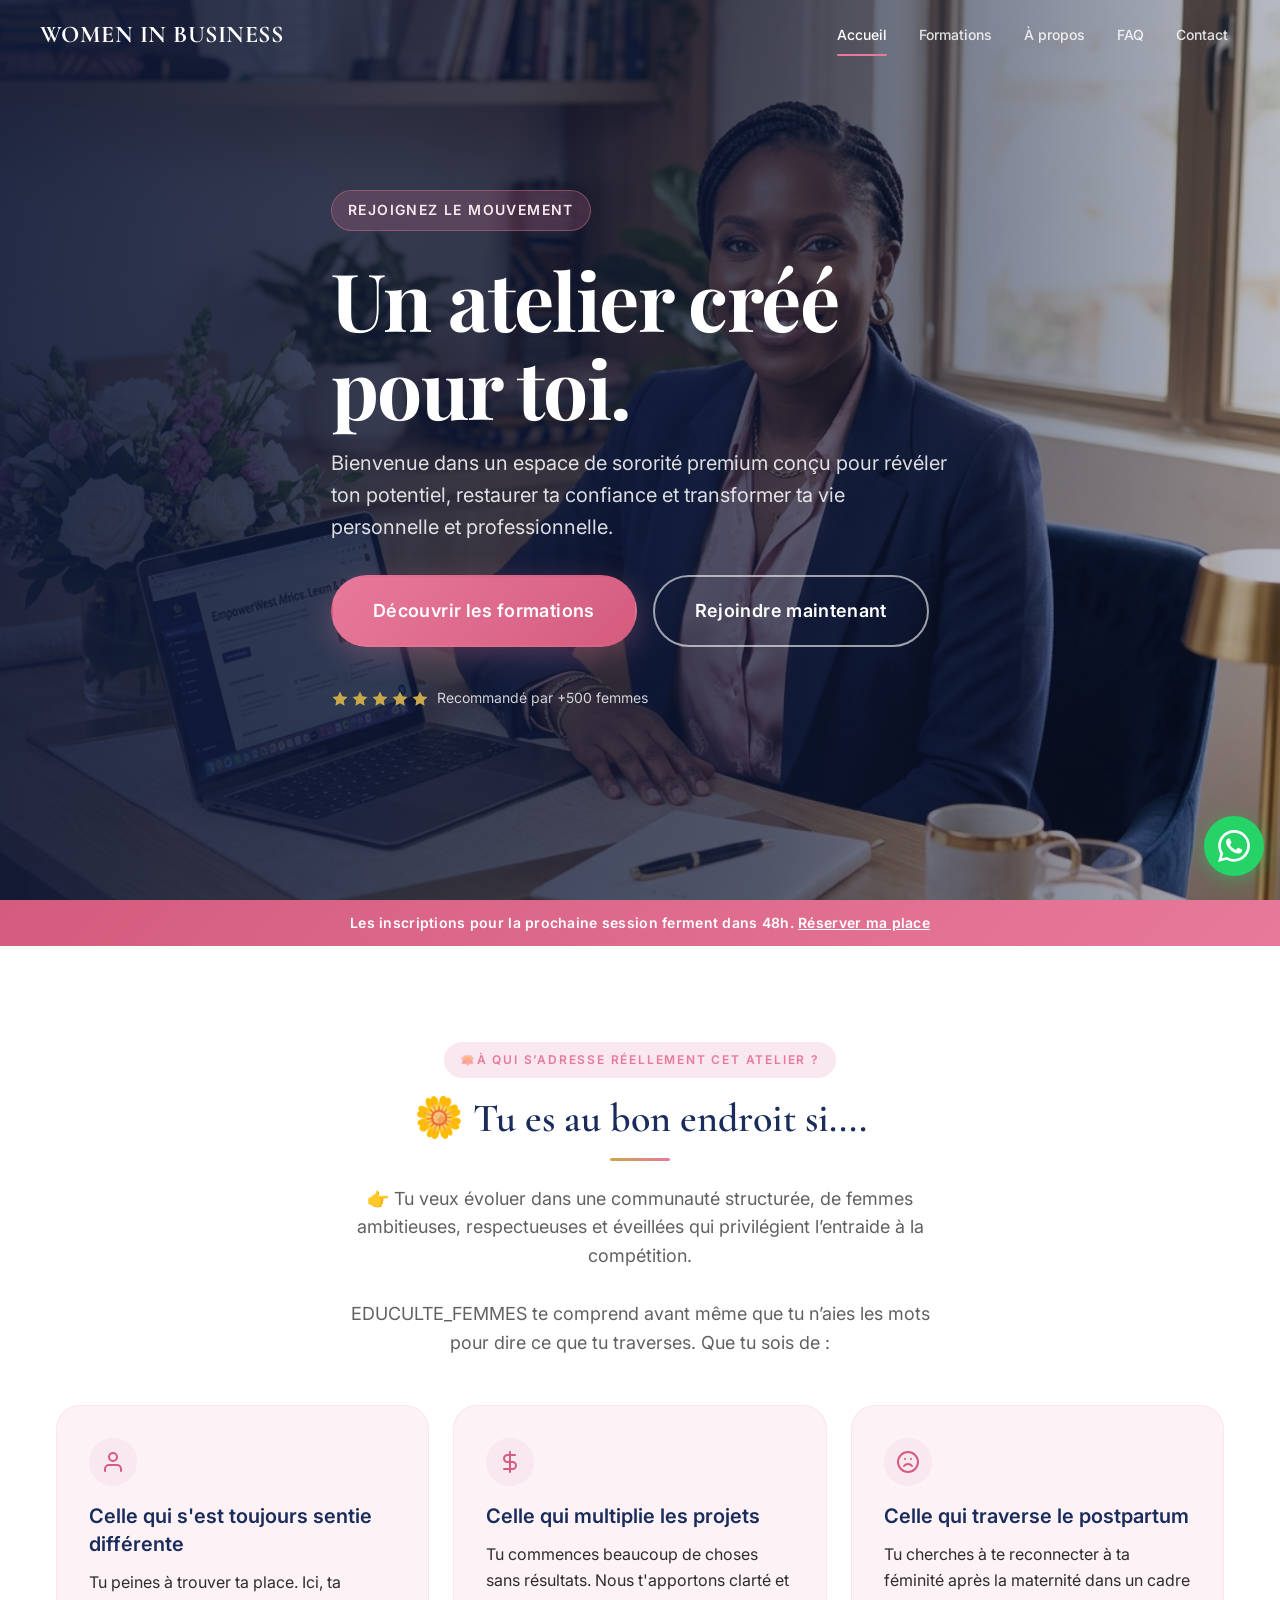
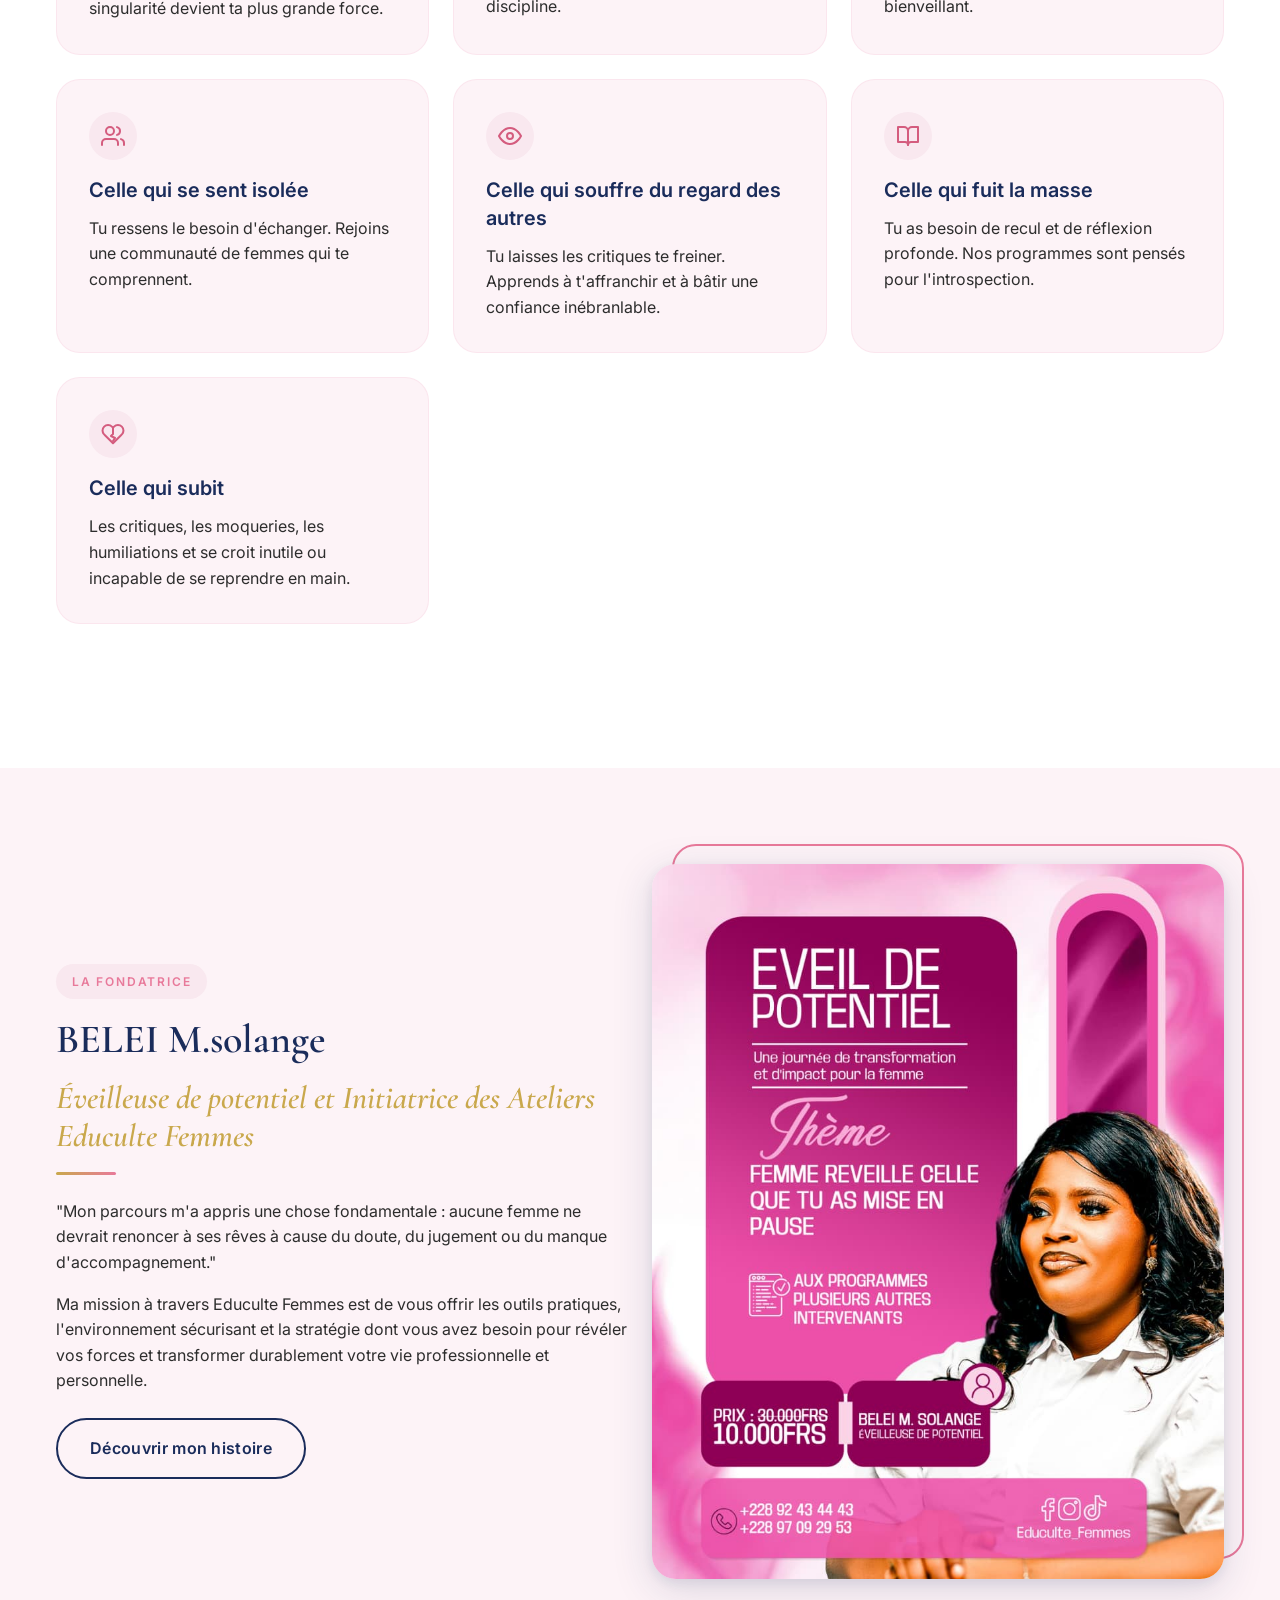
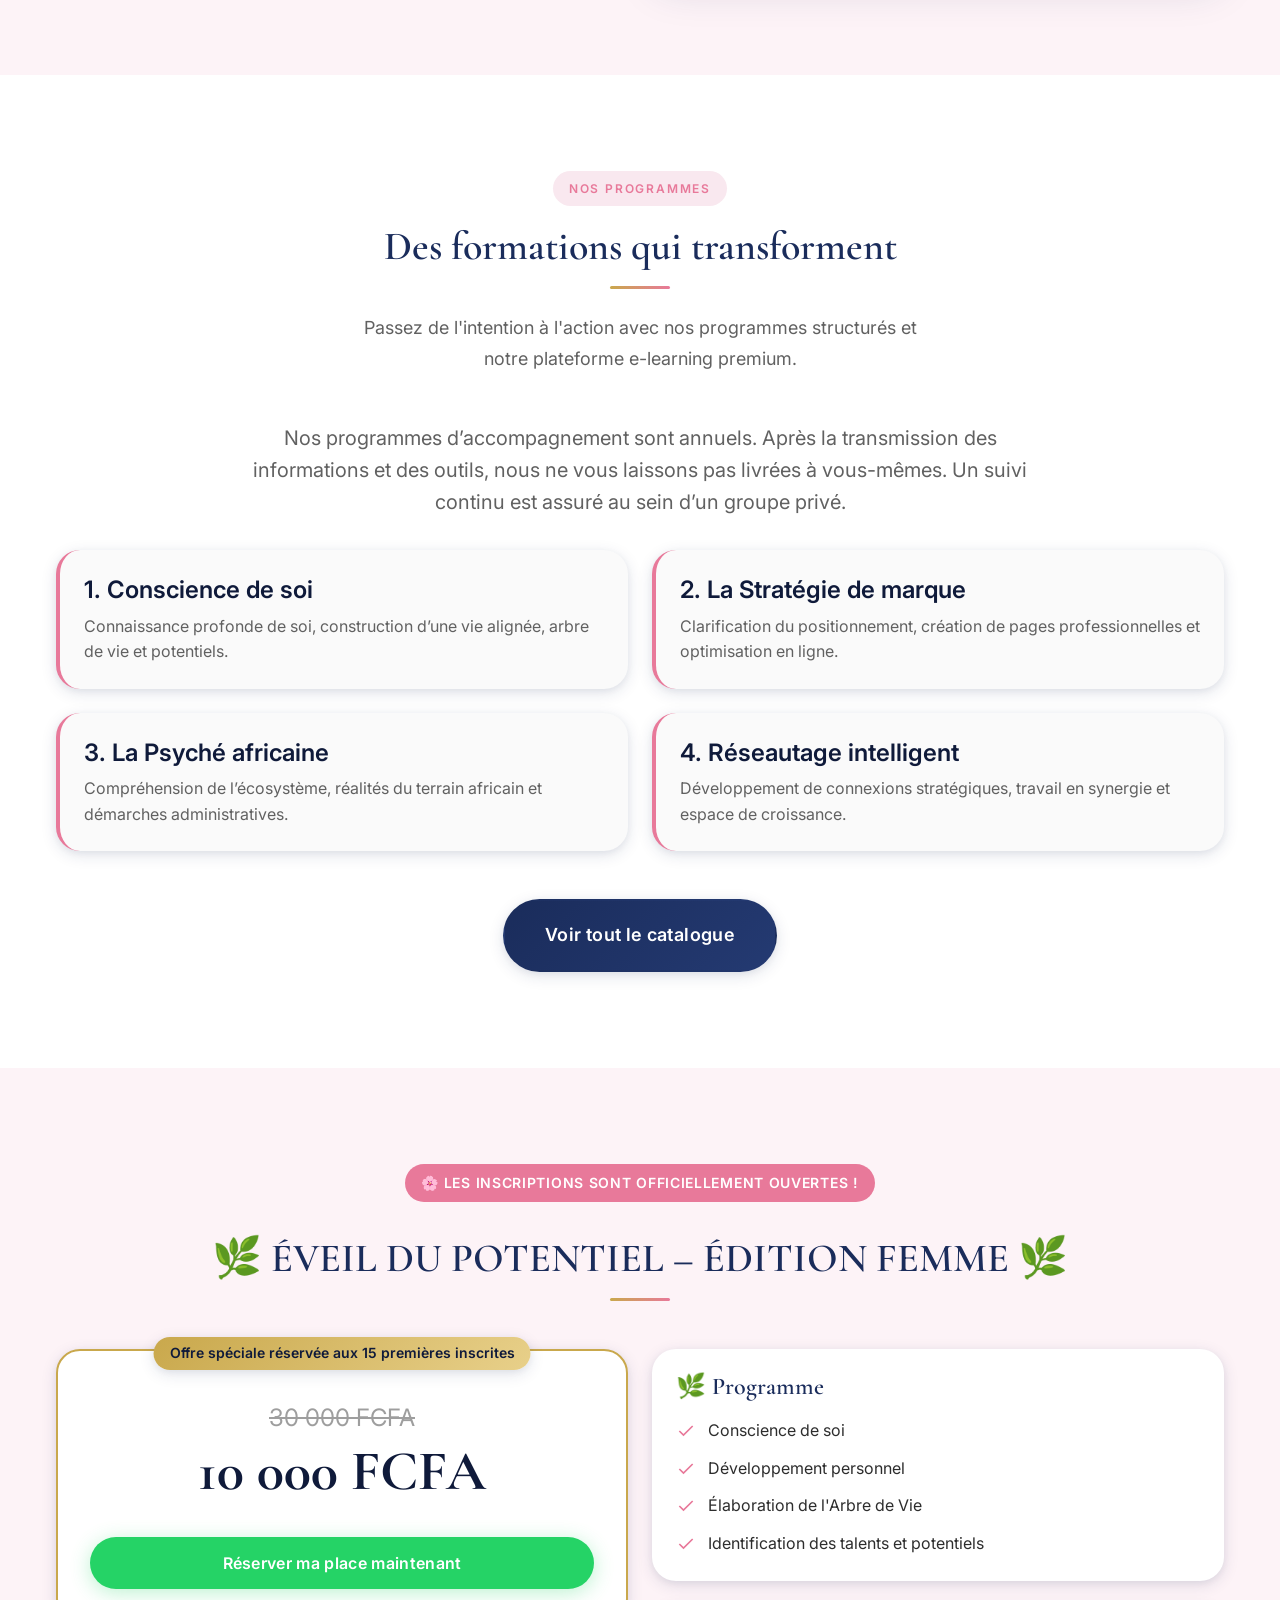
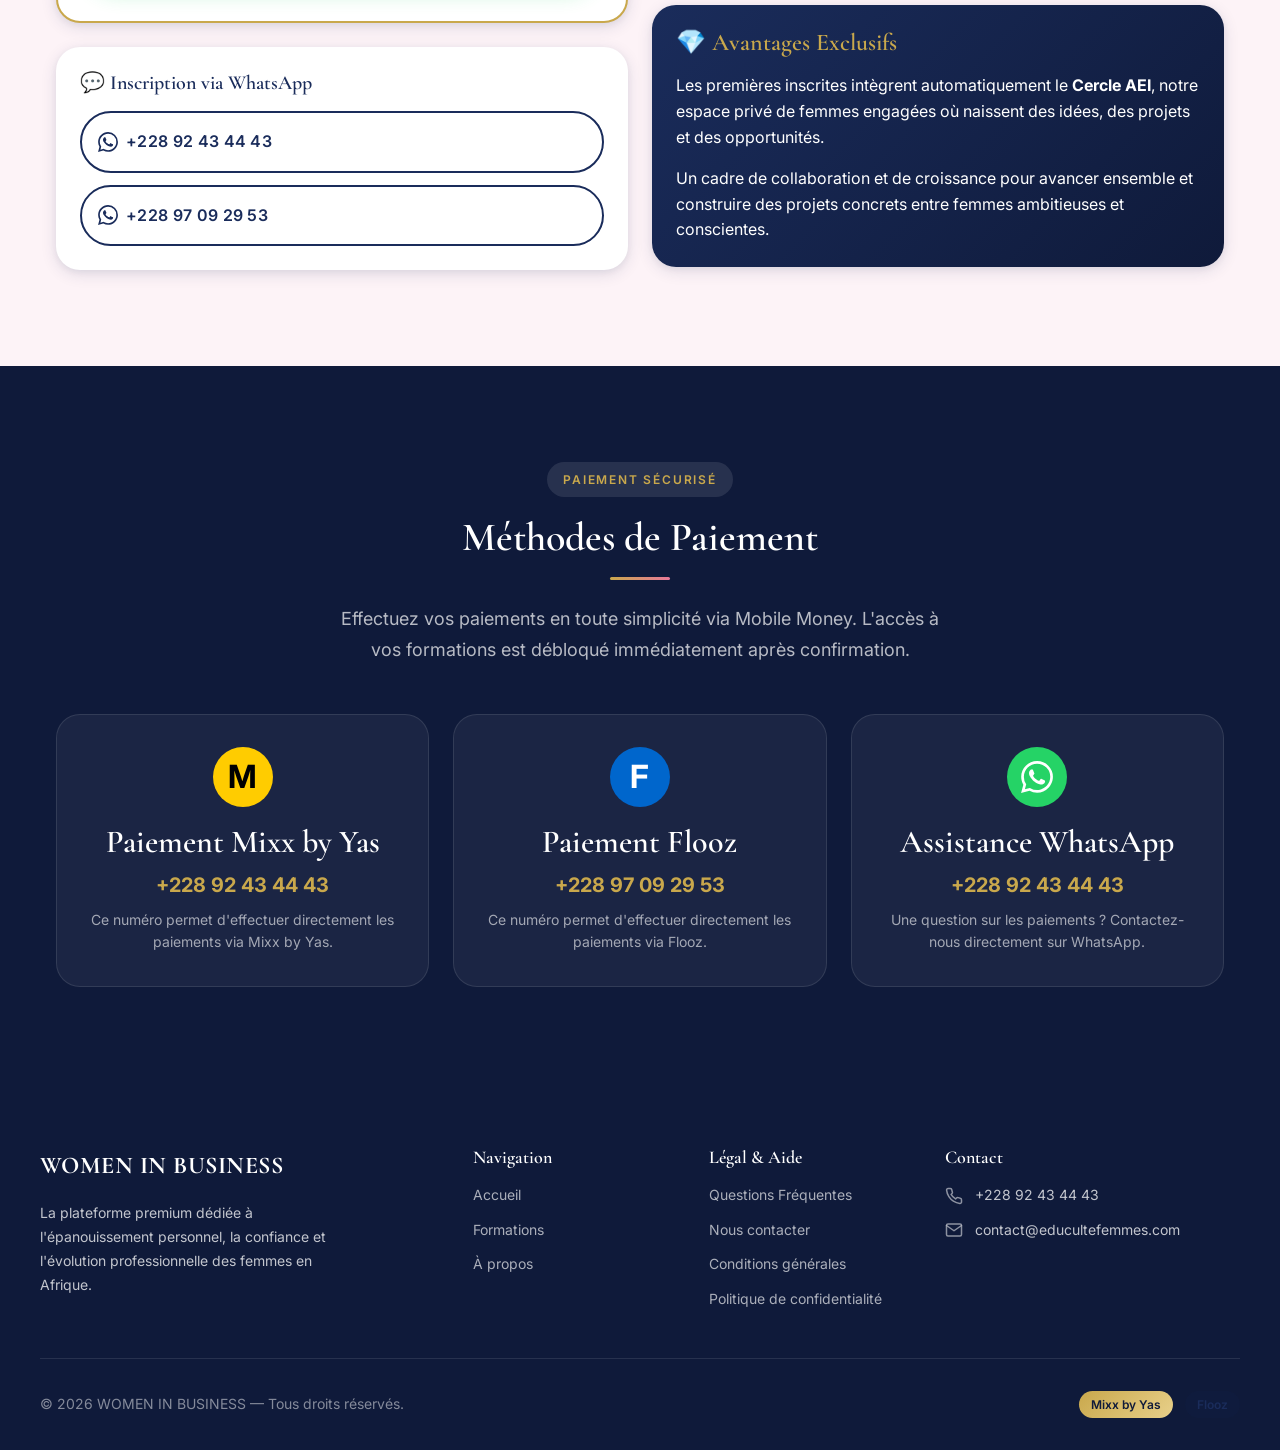
==== commit 783a2af6: "Mise à jour du texte, retrait des sections et mise à jour du nom de la fondatrice" ====
--- a/index.html
+++ b/index.html
@@ -162,7 +162,7 @@
                 </div>
 
                 <div class="text-center" style="margin-top: var(--space-12);">
-                    <a href="https://wa.me/22892434443" class="btn btn-navy btn-lg reveal">Oui, c'est moi. Je veux changer.</a>
+
                 </div>
             </div>
         </section>
@@ -173,8 +173,8 @@
                 <div class="grid-2 items-center">
                     <div class="reveal">
                         <span class="section-tag">La Fondatrice</span>
-                        <h2 class="section-title">Solange BELEI</h2>
-                        <h3 class="italic-serif gold-text" style="margin-bottom: var(--space-4);">Éveilleuse de potentiel et Initiatrice des Ateliers Educulte Femme</h3>
+                        <h2 class="section-title">BELEI M.solange</h2>
+                        <h3 class="italic-serif gold-text" style="margin-bottom: var(--space-4);">Éveilleuse de potentiel et Initiatrice des Ateliers Educulte Femmes</h3>
                         <div class="divider-gold" style="margin: 0 0 var(--space-6) 0;"></div>
                         
                         <p style="margin-bottom: var(--space-4);">"Mon parcours m'a appris une chose fondamentale : aucune femme ne devrait renoncer à ses rêves à cause du doute, du jugement ou du manque d'accompagnement."</p>
@@ -185,7 +185,7 @@
                     
                     <div class="reveal reveal-delay-2" style="position: relative;">
                         <div style="position: absolute; top: -20px; right: -20px; width: 100%; height: 100%; border: 2px solid var(--pink); border-radius: var(--radius-xl); z-index: 0;"></div>
-                        <img src="assets/images/bonnnn.jpeg" alt="Solange BELEI, fondatrice WOMEN IN BUSINESS" style="border-radius: var(--radius-xl); position: relative; z-index: 1; box-shadow: var(--shadow-lg);">
+                        <img src="assets/images/bonnnn.jpeg" alt="BELEI M.solange, fondatrice WOMEN IN BUSINESS" style="border-radius: var(--radius-xl); position: relative; z-index: 1; box-shadow: var(--shadow-lg);">
                     </div>
                 </div>
             </div>
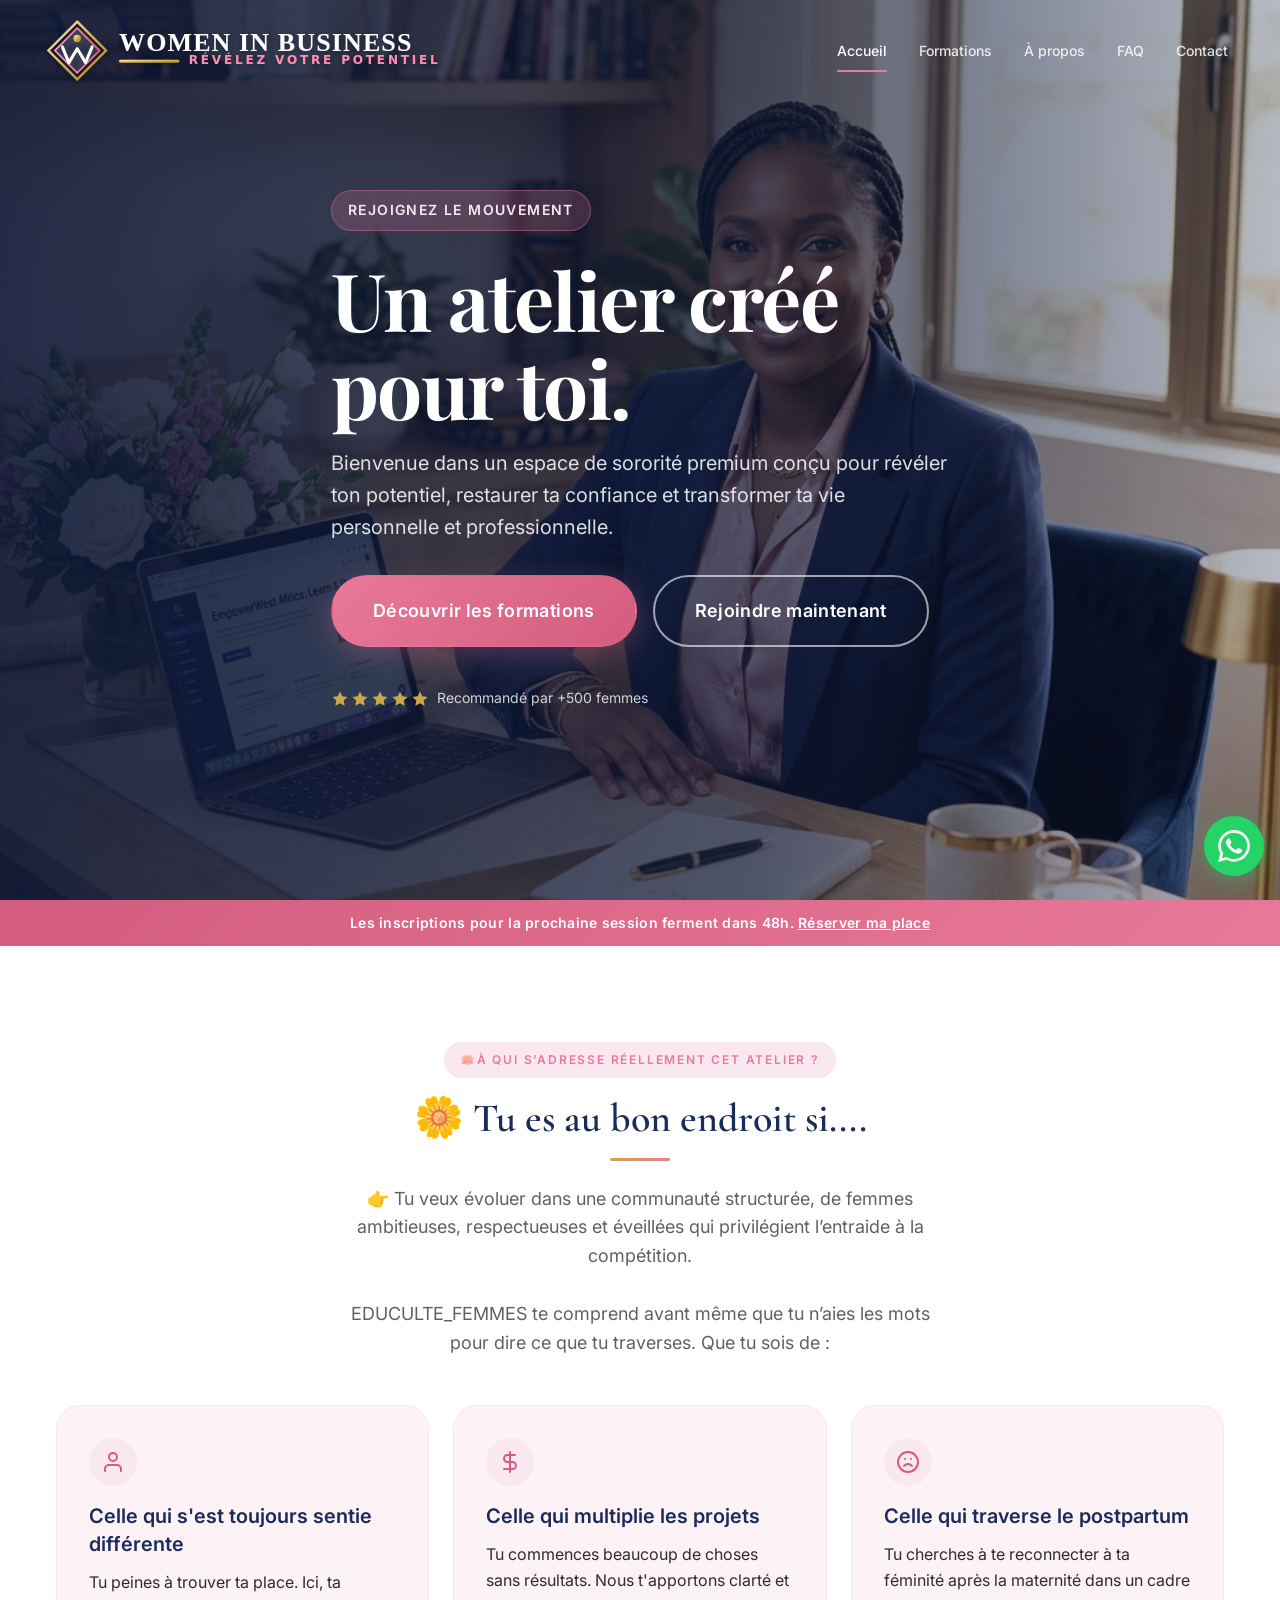
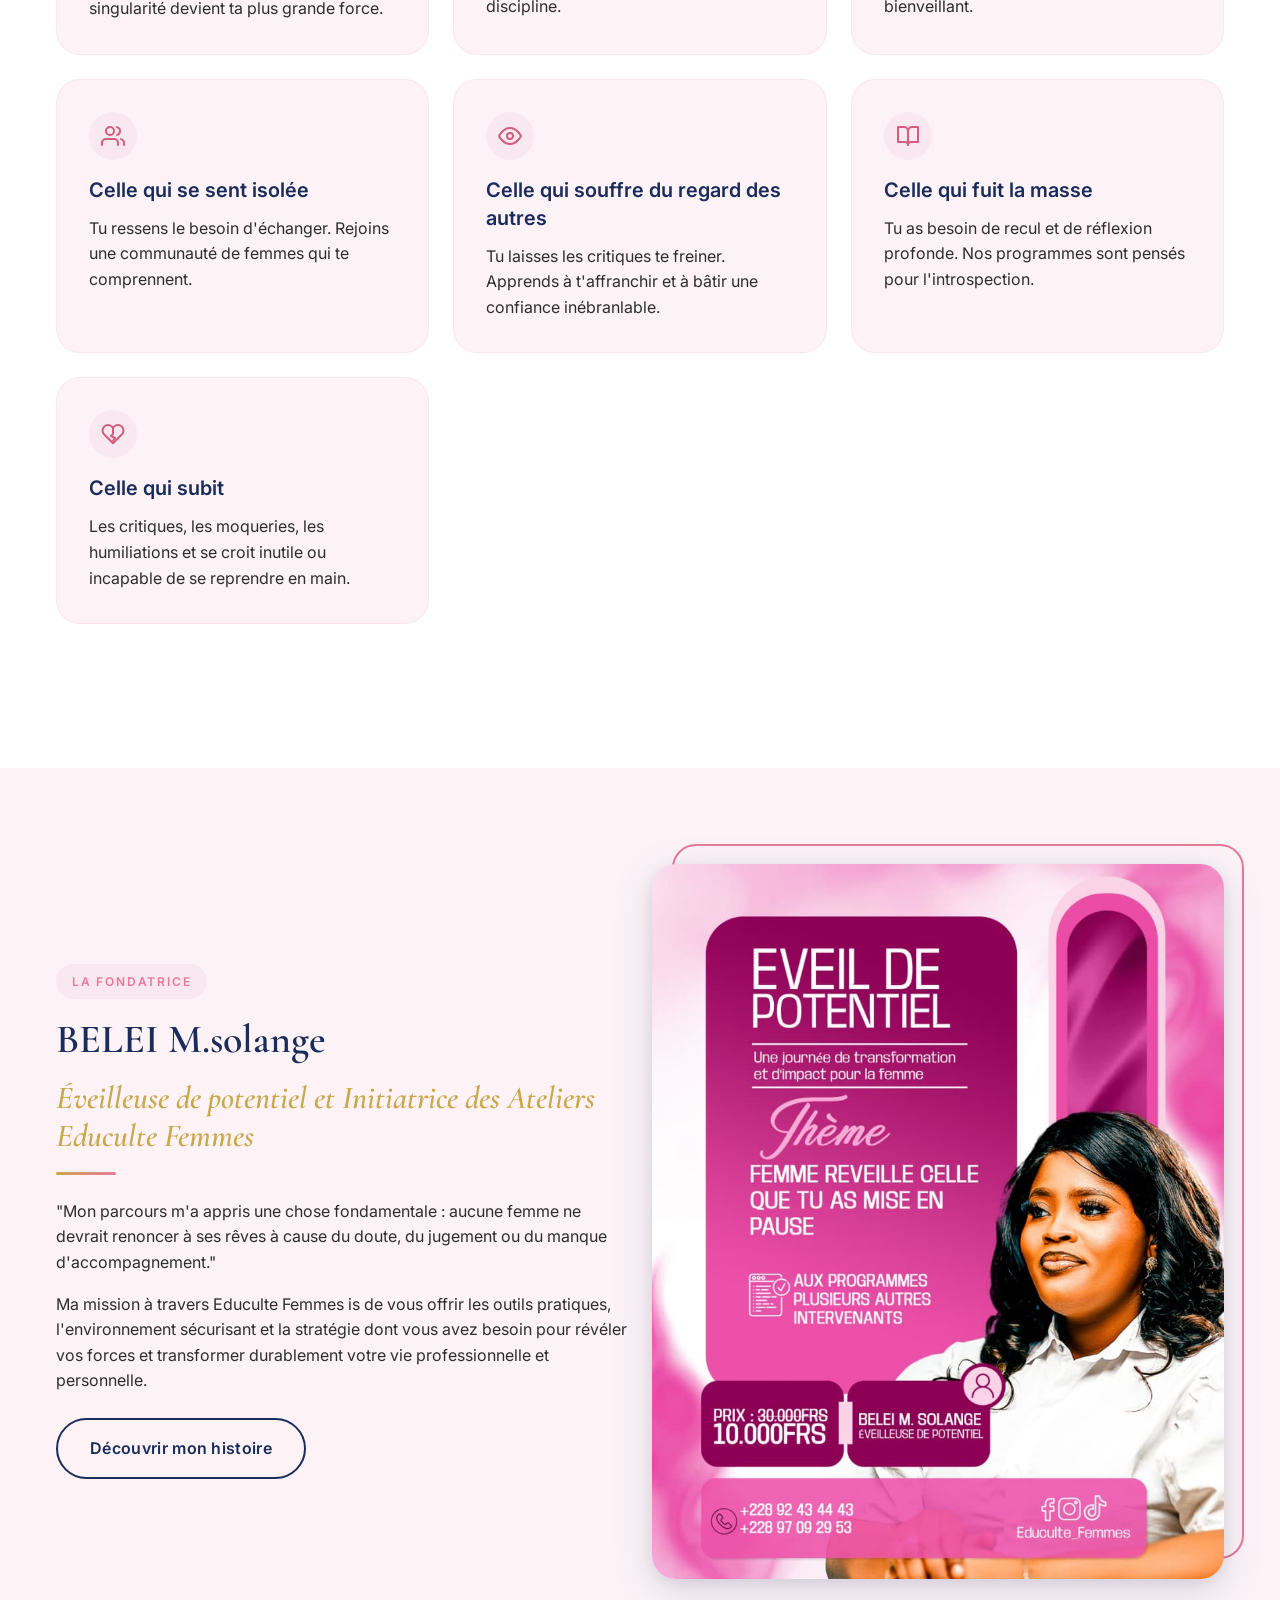
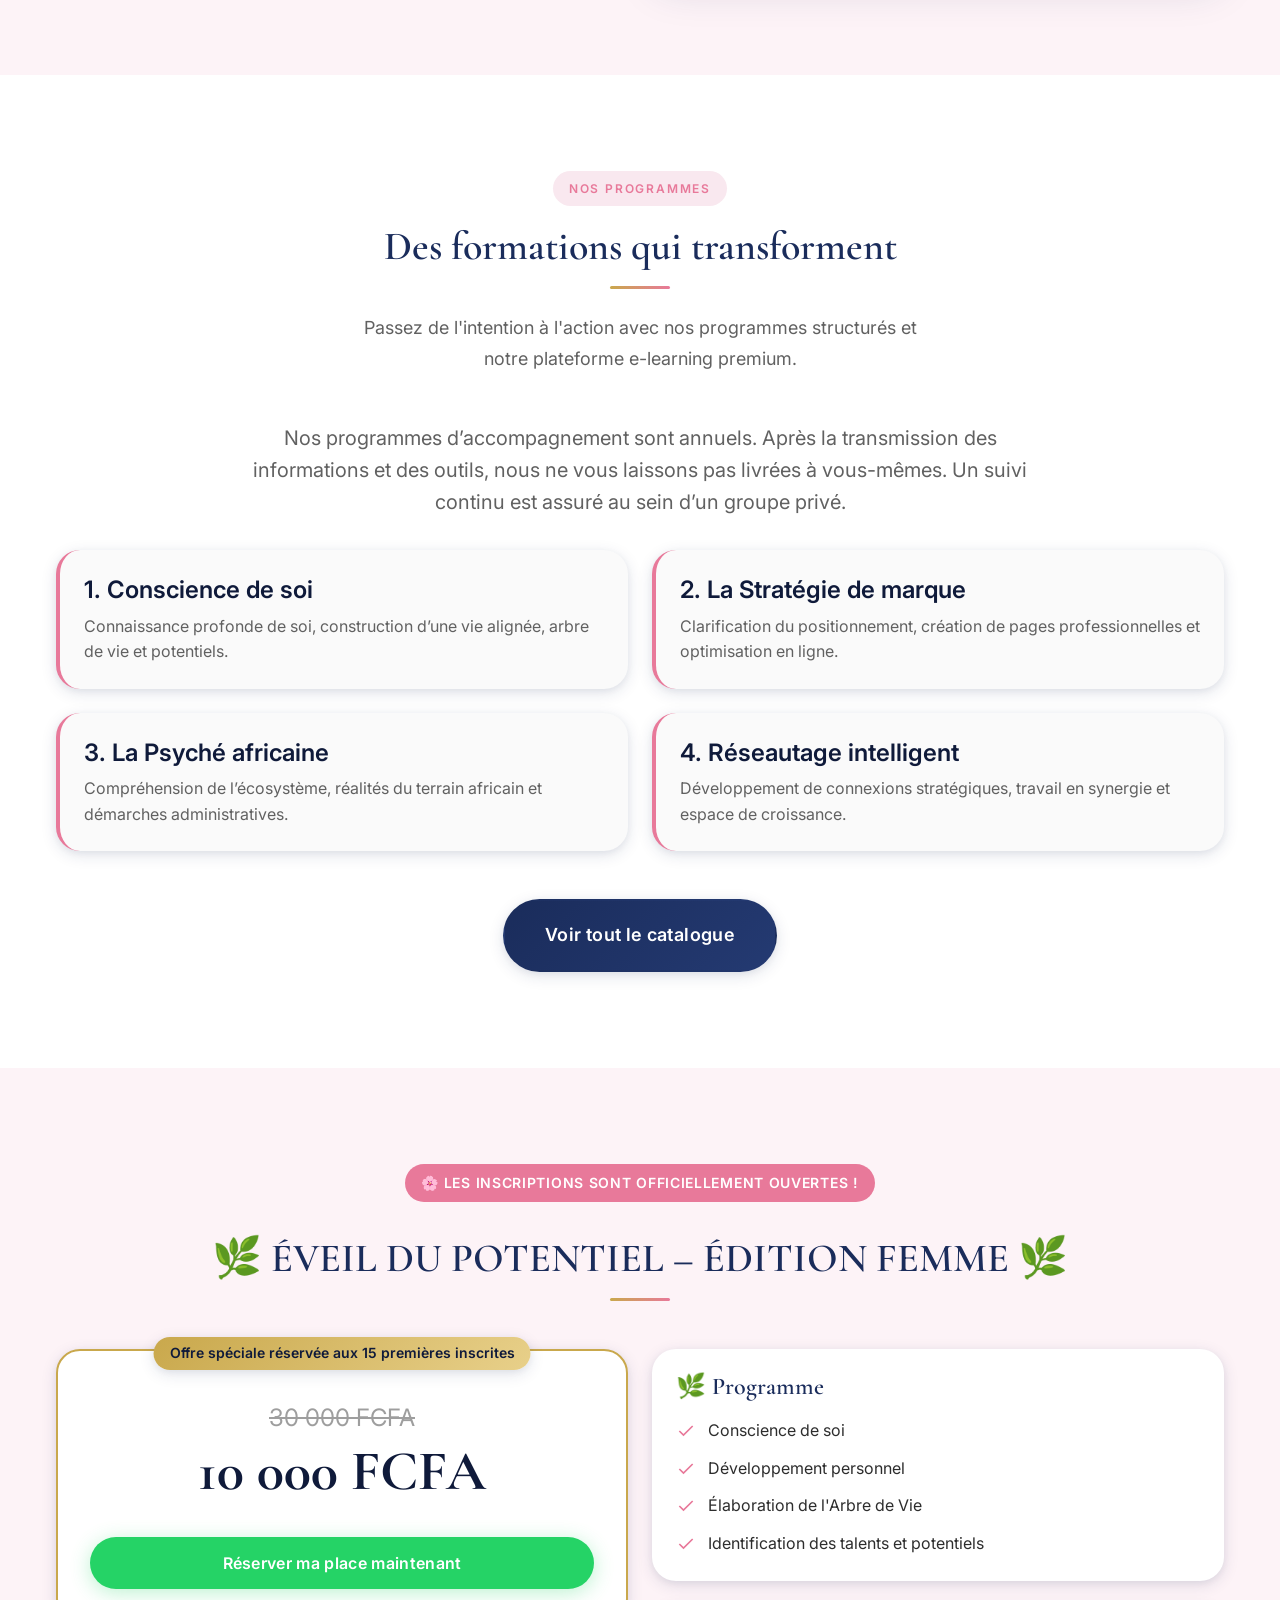
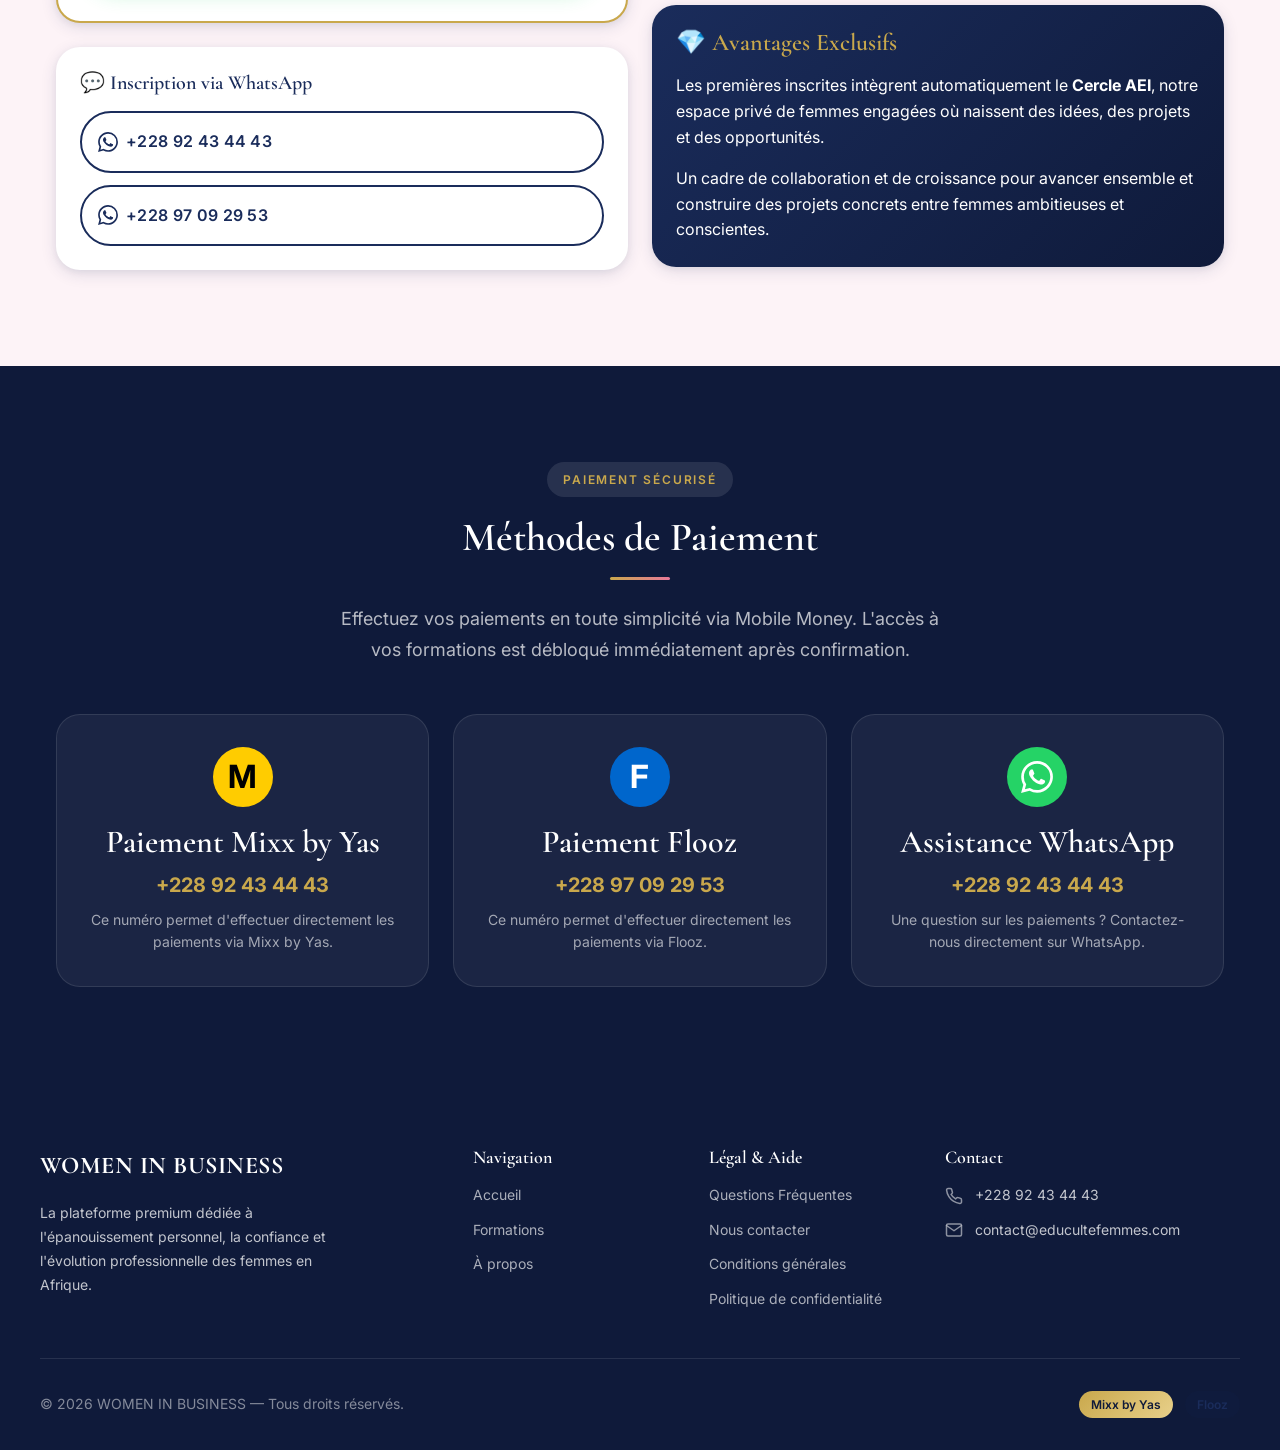
==== commit ee613263: "Update all HTML files to apply the responsive logo and remove old inline heights" ====
--- a/index.html
+++ b/index.html
@@ -6,6 +6,40 @@
     <title>WOMEN IN BUSINESS — Révélez votre potentiel</title>
     <meta name="description" content="Plateforme premium de coaching et e-learning pour l'épanouissement personnel et professionnel des femmes francophones en Afrique.">
     
+    <!-- Favicon & Canonical -->
+    <link rel="icon" href="assets/images/favicon.svg" type="image/svg+xml">
+    <link rel="canonical" href="https://www.womeninbusiness-afrique.com/index.html">
+    
+    <!-- Données structurées SEO Google (Schema.org) pour affichage marque et logo dans les résultats de recherche -->
+    <script type="application/ld+json">
+    {
+      "@context": "https://schema.org",
+      "@graph": [
+        {
+          "@type": "Organization",
+          "@id": "https://www.womeninbusiness-afrique.com/#organization",
+          "name": "Women In Business",
+          "alternateName": ["Educulte Femmes", "Women In Business Afrique"],
+          "url": "https://www.womeninbusiness-afrique.com/",
+          "logo": {
+            "@type": "ImageObject",
+            "url": "https://www.womeninbusiness-afrique.com/assets/images/logo.svg"
+          },
+          "description": "Plateforme premium de coaching et e-learning pour l'épanouissement personnel et professionnel des femmes francophones en Afrique."
+        },
+        {
+          "@type": "WebSite",
+          "@id": "https://www.womeninbusiness-afrique.com/#website",
+          "url": "https://www.womeninbusiness-afrique.com/",
+          "name": "Women In Business",
+          "publisher": {
+            "@id": "https://www.womeninbusiness-afrique.com/#organization"
+          }
+        }
+      ]
+    }
+    </script>
+
     <!-- CSS -->
     <link rel="stylesheet" href="css/style.css">
     <link rel="stylesheet" href="css/components.css">
@@ -16,8 +50,8 @@
     <!-- Header / Navigation -->
     <header class="site-header">
         <div class="header-inner">
-            <a href="index.html" class="logo">
-                <span class="logo-main">WOMEN IN BUSINESS</span>
+            <a href="index.html" class="logo" style="text-decoration: none;">
+                <img src="assets/images/logo.svg" alt="Logo Women In Business">
             </a>
 
             <!-- Desktop Nav -->
@@ -43,7 +77,7 @@
     <nav class="nav-mobile" aria-label="Menu principal">
         <button class="nav-mobile-close" aria-label="Fermer le menu">&times;</button>
         <div class="logo" style="margin-bottom: var(--space-8);">
-            <span class="logo-main">WOMEN IN BUSINESS</span>
+            <img src="assets/images/logo.svg" alt="Logo Women In Business">
         </div>
         <a href="index.html" class="active">Accueil</a>
         <a href="formations.html">Formations</a>
@@ -178,7 +212,7 @@
                         <div class="divider-gold" style="margin: 0 0 var(--space-6) 0;"></div>
                         
                         <p style="margin-bottom: var(--space-4);">"Mon parcours m'a appris une chose fondamentale : aucune femme ne devrait renoncer à ses rêves à cause du doute, du jugement ou du manque d'accompagnement."</p>
-                        <p style="margin-bottom: var(--space-6);">Ma mission à travers Educulte Femmes est de vous offrir les outils pratiques, l'environnement sécurisant et la stratégie dont vous avez besoin pour révéler vos forces et transformer durablement votre vie professionnelle et personnelle.</p>
+                        <p style="margin-bottom: var(--space-6);">Ma mission à travers Educulte Femmes is de vous offrir les outils pratiques, l'environnement sécurisant et la stratégie dont vous avez besoin pour révéler vos forces et transformer durablement votre vie professionnelle et personnelle.</p>
                         
                         <a href="a-propos.html" class="btn btn-outline-navy">Découvrir mon histoire</a>
                     </div>
@@ -416,4 +450,4 @@
     <script src="js/main.js"></script>
     <script src="js/courses.js"></script>
 </body>
-</html>
+</html>
--- a/css/style.css
+++ b/css/style.css
@@ -524,8 +524,35 @@
 
 .logo {
   display: flex;
-  flex-direction: column;
+  align-items: center;
   line-height: 1;
+}
+
+.logo img {
+  height: 52px;
+  width: auto;
+  max-width: 100%;
+  object-fit: contain;
+  transition: all var(--transition-base);
+}
+
+@media (min-width: 768px) {
+  .logo img {
+    height: 62px;
+    max-width: 100%;
+  }
+}
+
+@media (min-width: 1024px) {
+  .logo img {
+    height: 70px;
+    max-width: 100%;
+  }
+}
+
+.nav-mobile .logo img {
+  height: 50px;
+  max-width: 100%;
 }
 
 .logo-main {
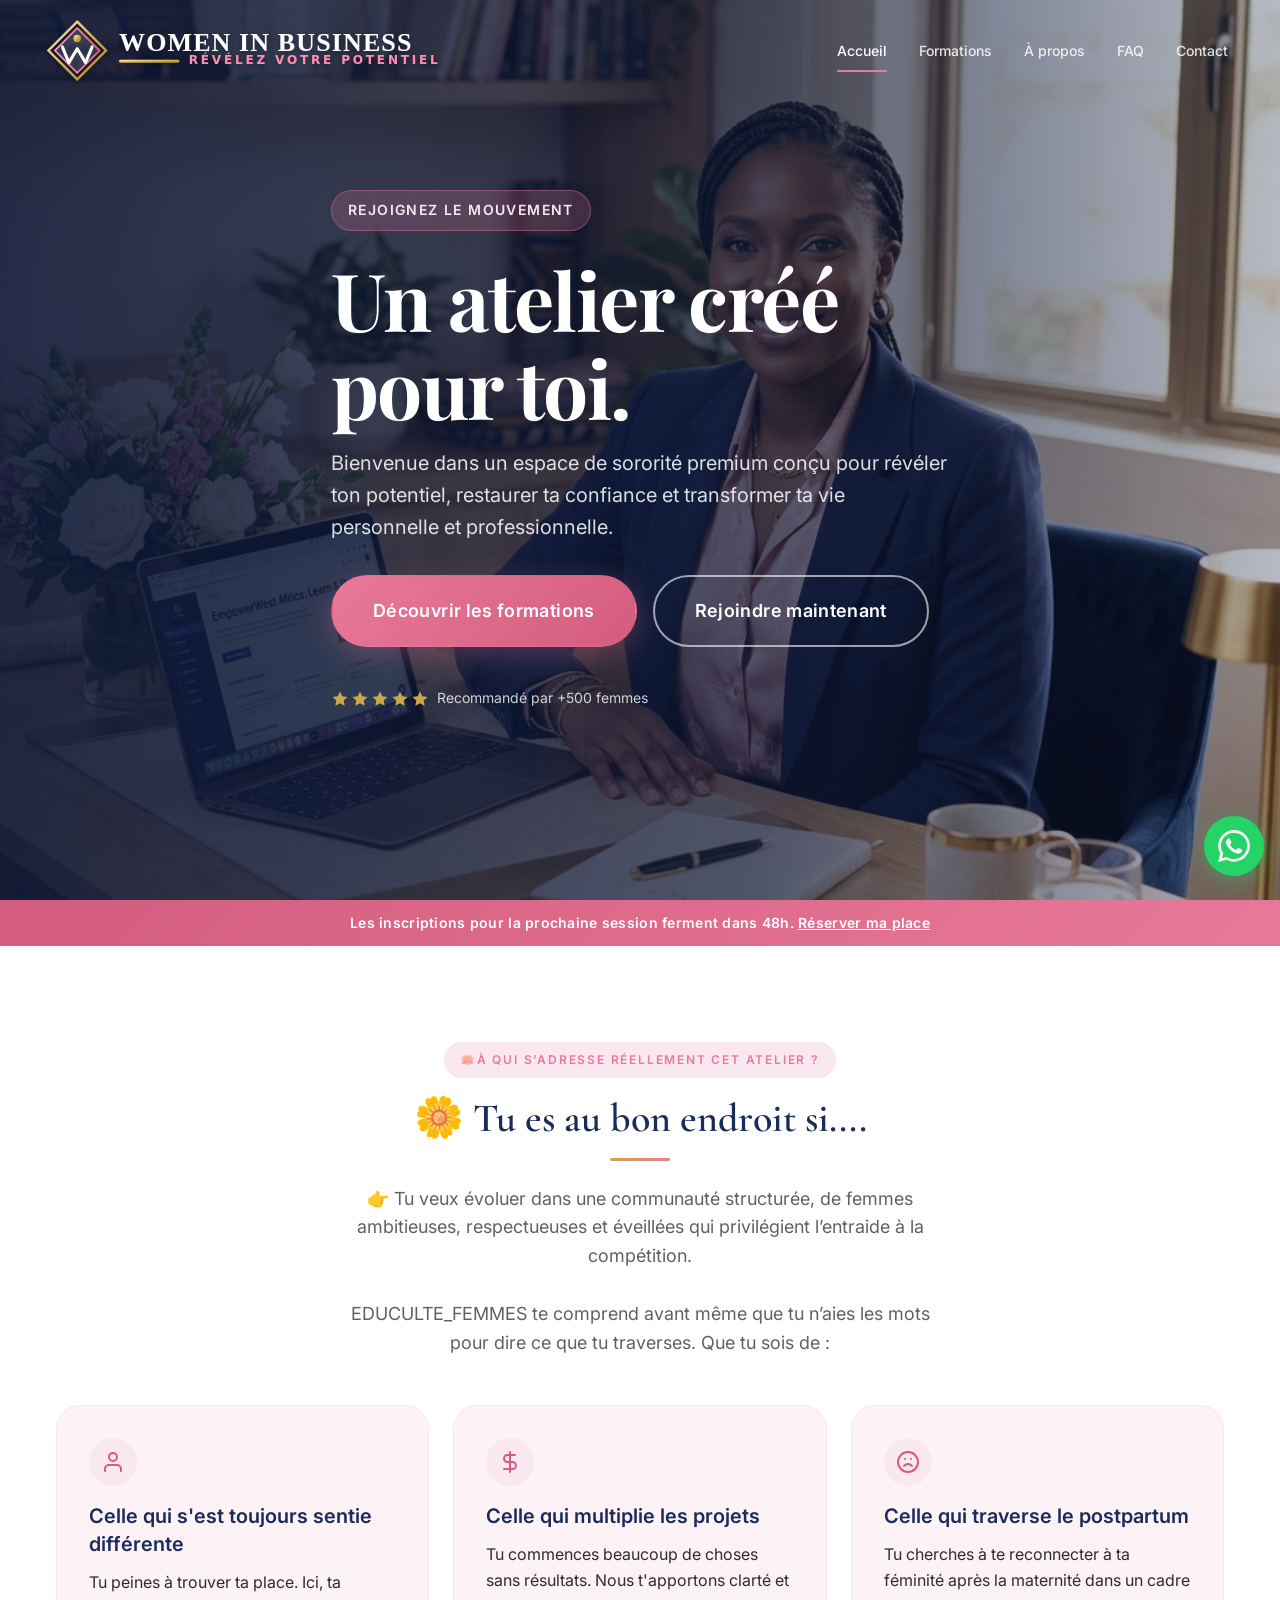
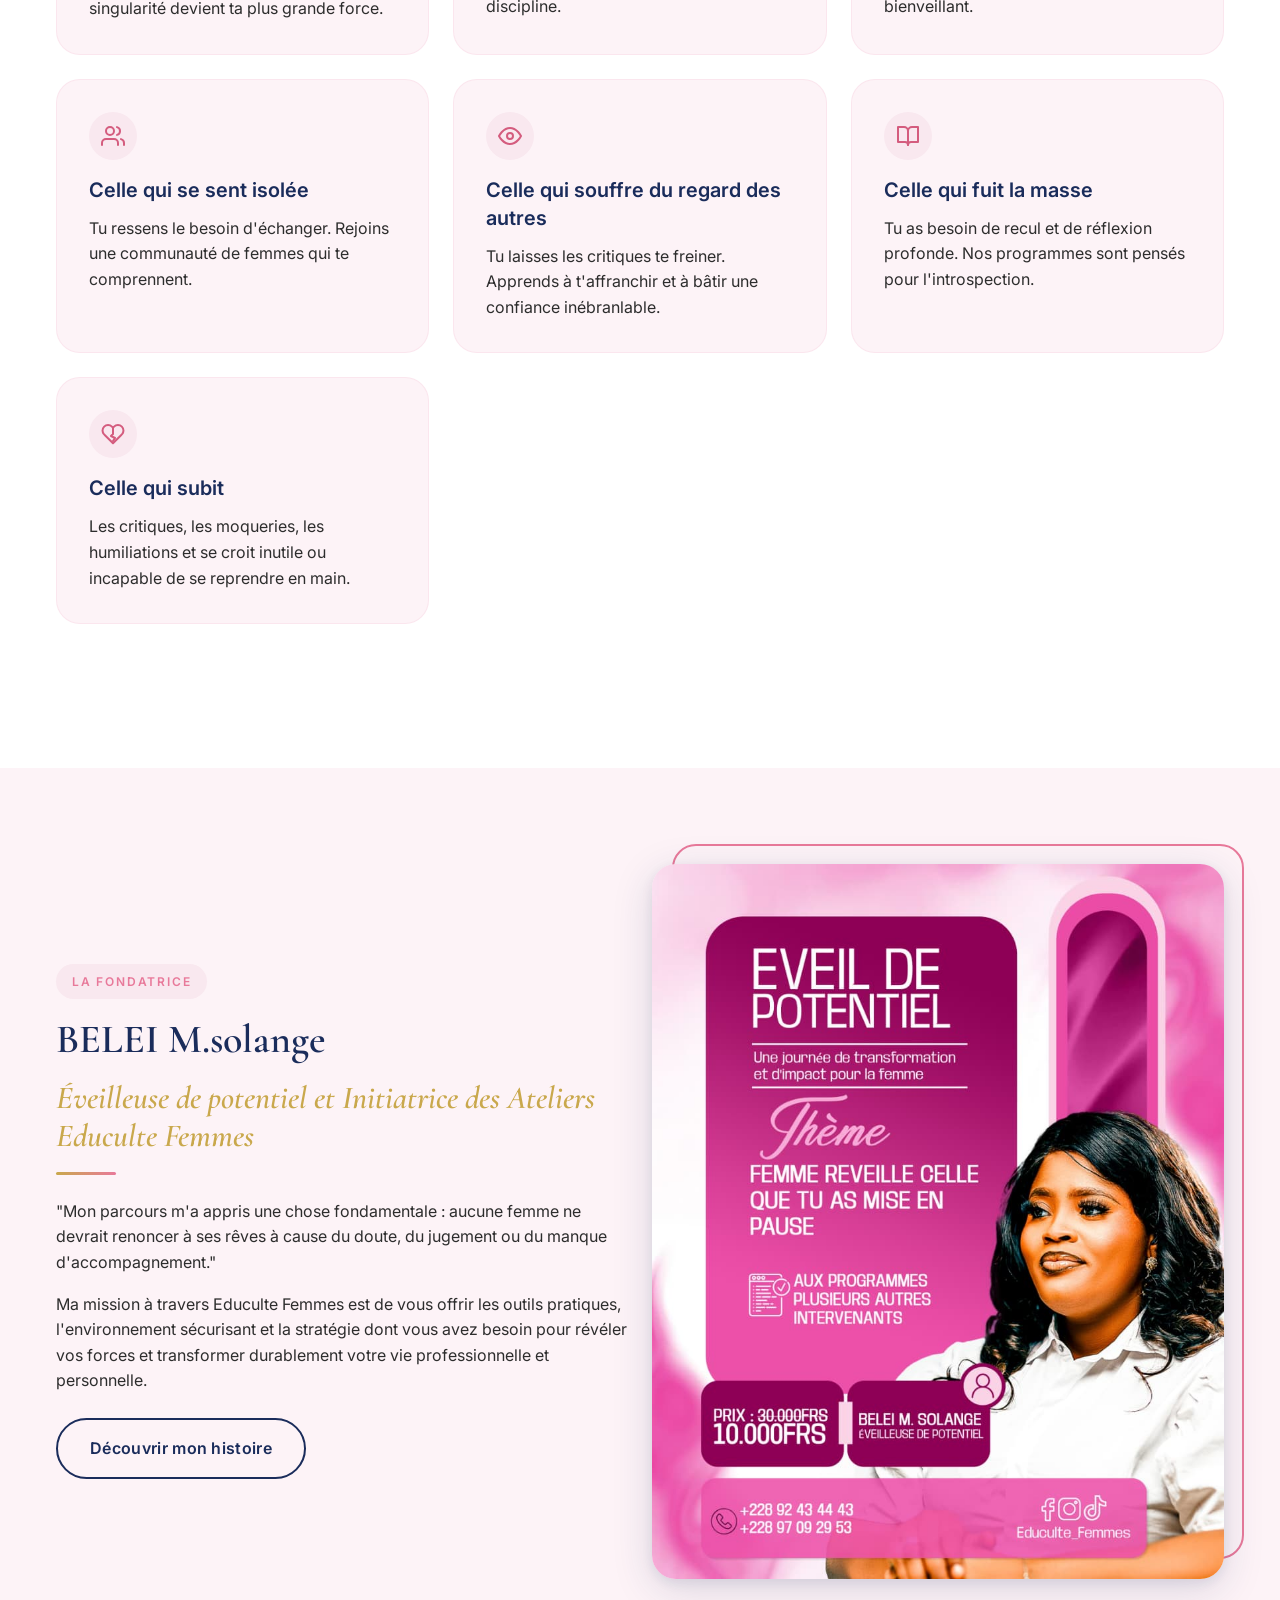
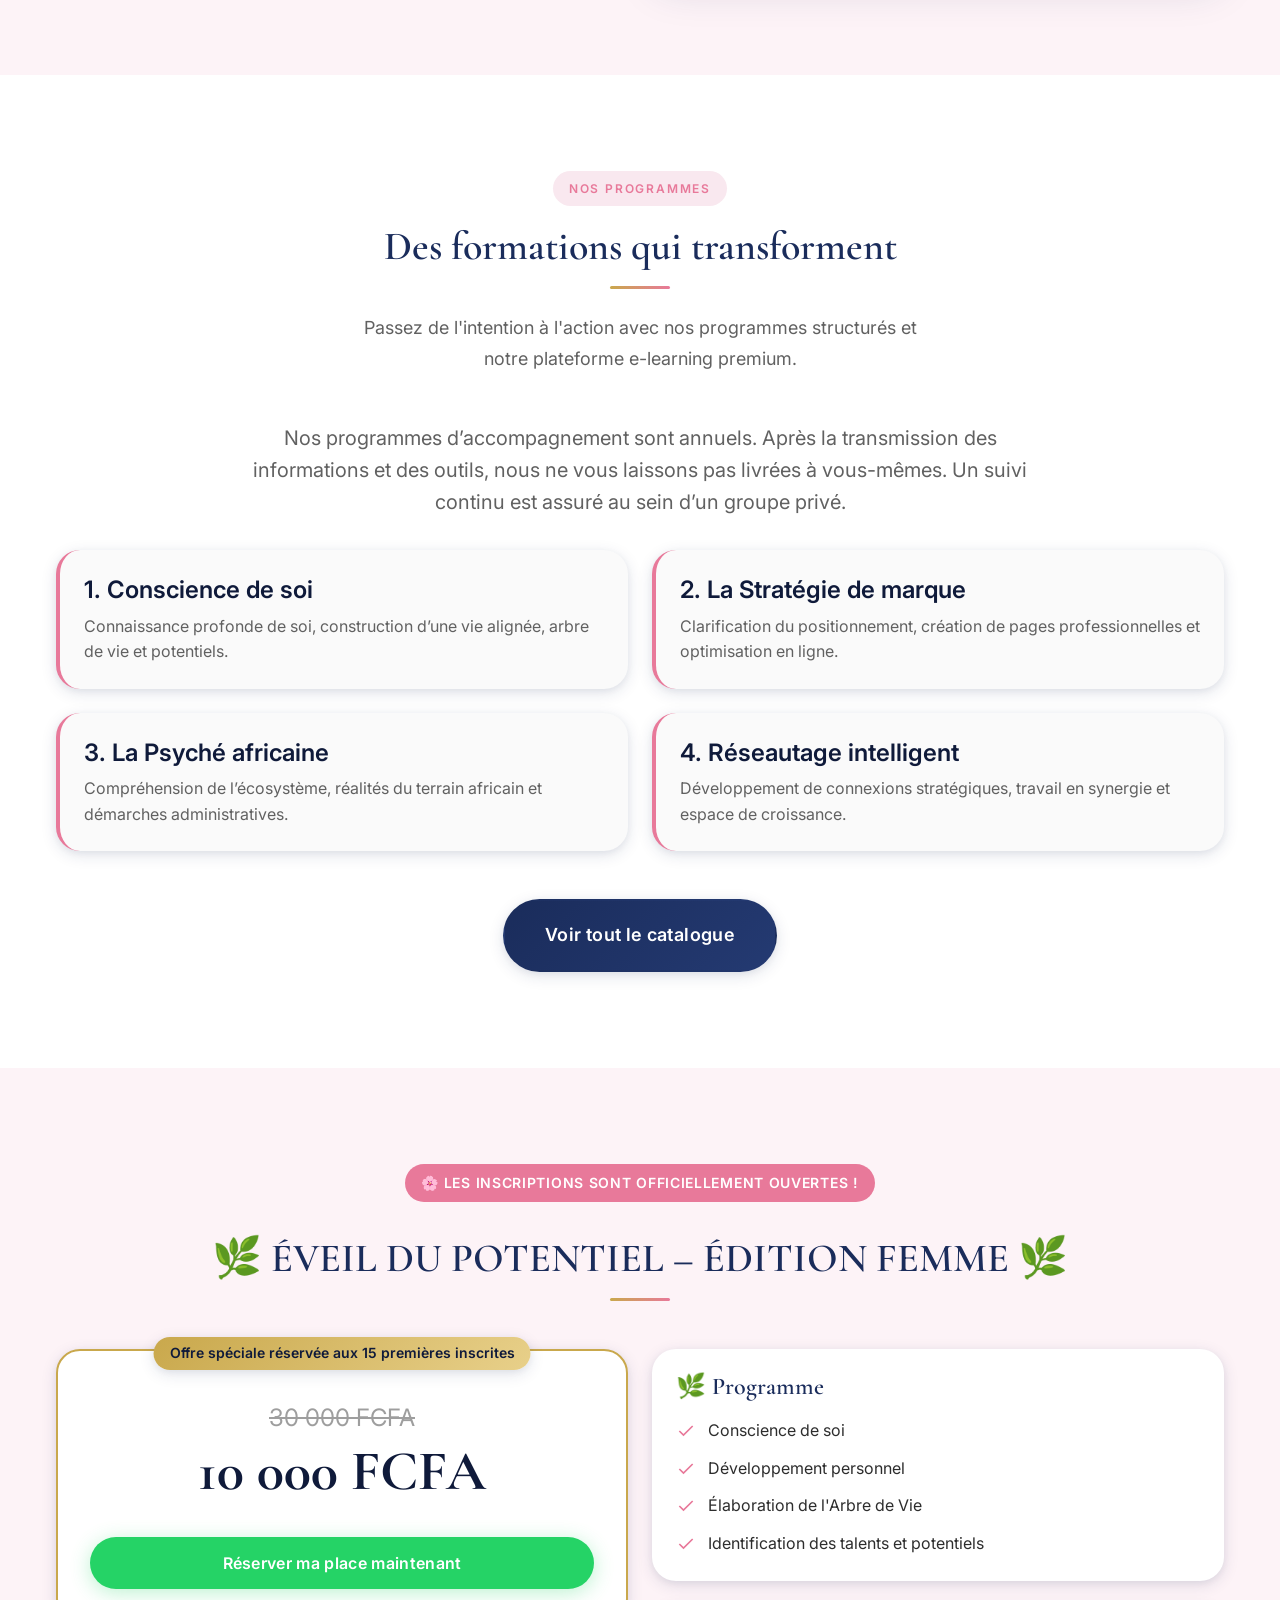
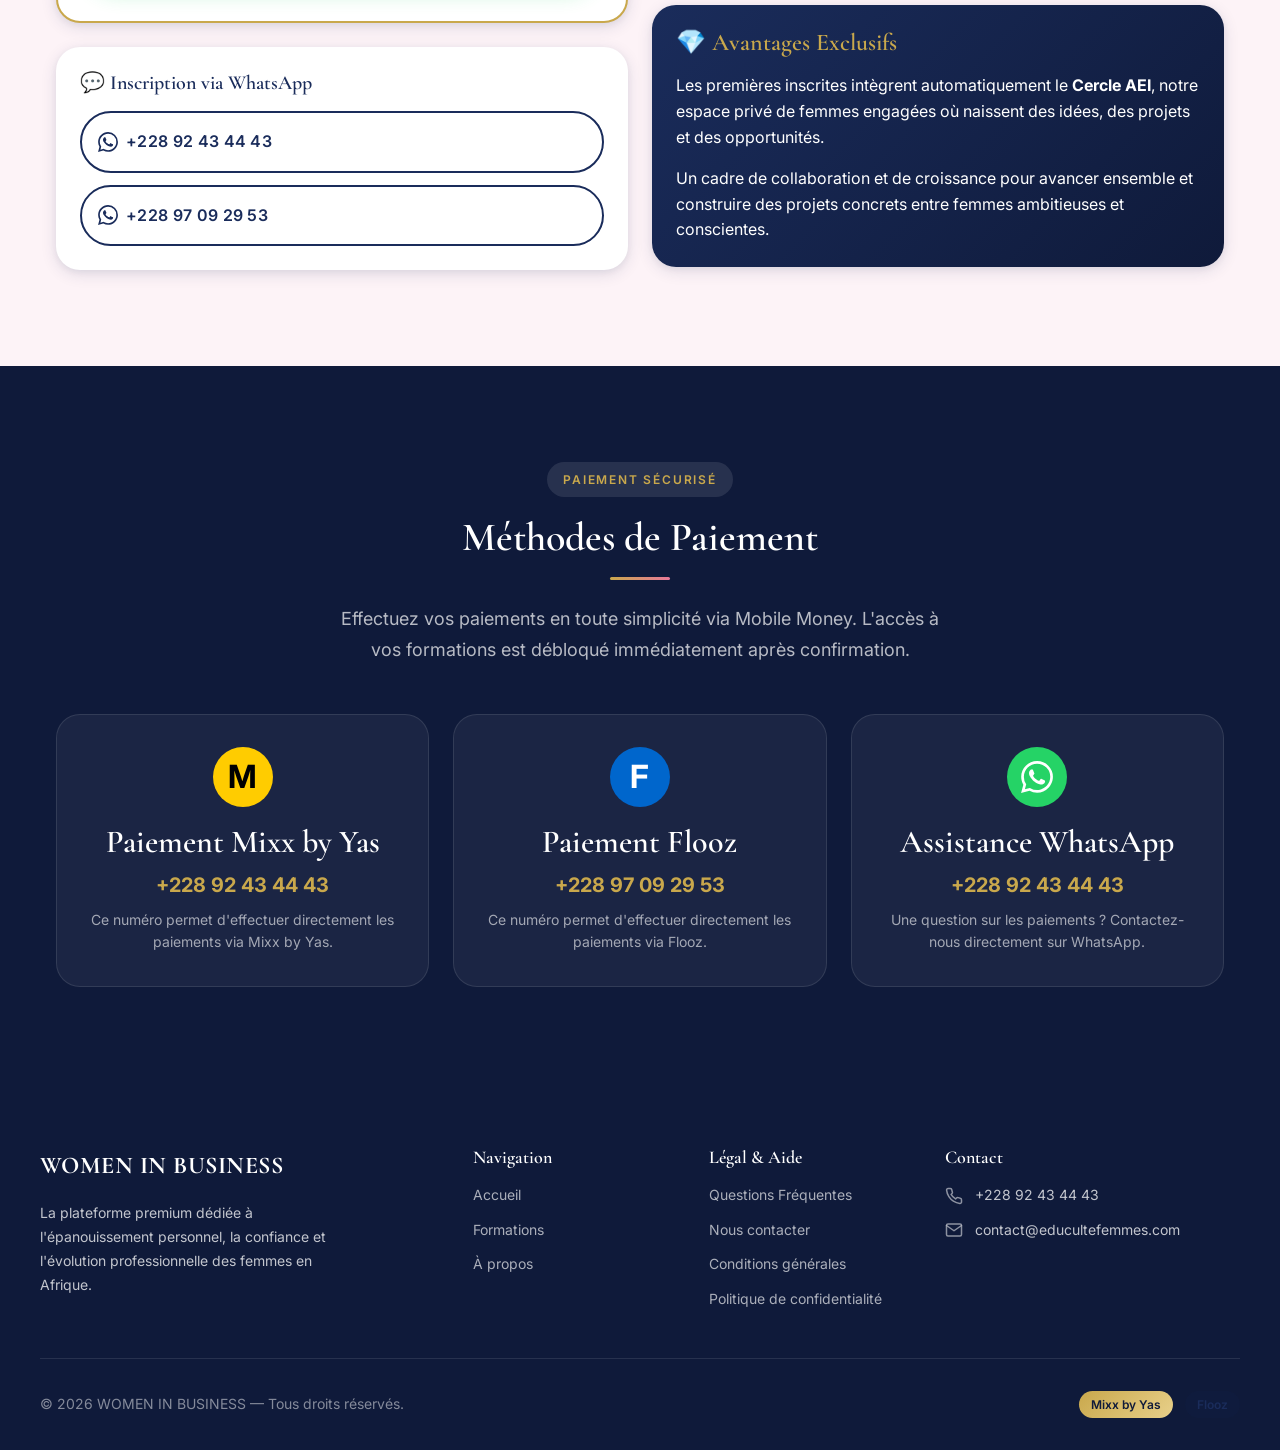
==== commit 91448730: "Add files via upload" ====
--- a/index.html
+++ b/index.html
@@ -51,7 +51,7 @@
     <header class="site-header">
         <div class="header-inner">
             <a href="index.html" class="logo" style="text-decoration: none;">
-                <img src="assets/images/logo.svg" alt="Logo Women In Business">
+                <img src="assets/images/logo.svg?v=2" alt="Logo Women In Business">
             </a>
 
             <!-- Desktop Nav -->
@@ -77,7 +77,7 @@
     <nav class="nav-mobile" aria-label="Menu principal">
         <button class="nav-mobile-close" aria-label="Fermer le menu">&times;</button>
         <div class="logo" style="margin-bottom: var(--space-8);">
-            <img src="assets/images/logo.svg" alt="Logo Women In Business">
+            <img src="assets/images/logo.svg?v=2" alt="Logo Women In Business">
         </div>
         <a href="index.html" class="active">Accueil</a>
         <a href="formations.html">Formations</a>
@@ -212,7 +212,7 @@
                         <div class="divider-gold" style="margin: 0 0 var(--space-6) 0;"></div>
                         
                         <p style="margin-bottom: var(--space-4);">"Mon parcours m'a appris une chose fondamentale : aucune femme ne devrait renoncer à ses rêves à cause du doute, du jugement ou du manque d'accompagnement."</p>
-                        <p style="margin-bottom: var(--space-6);">Ma mission à travers Educulte Femmes is de vous offrir les outils pratiques, l'environnement sécurisant et la stratégie dont vous avez besoin pour révéler vos forces et transformer durablement votre vie professionnelle et personnelle.</p>
+                        <p style="margin-bottom: var(--space-6);">Ma mission à travers Educulte Femmes est de vous offrir les outils pratiques, l'environnement sécurisant et la stratégie dont vous avez besoin pour révéler vos forces et transformer durablement votre vie professionnelle et personnelle.</p>
                         
                         <a href="a-propos.html" class="btn btn-outline-navy">Découvrir mon histoire</a>
                     </div>
@@ -450,4 +450,4 @@
     <script src="js/main.js"></script>
     <script src="js/courses.js"></script>
 </body>
-</html>+</html>
